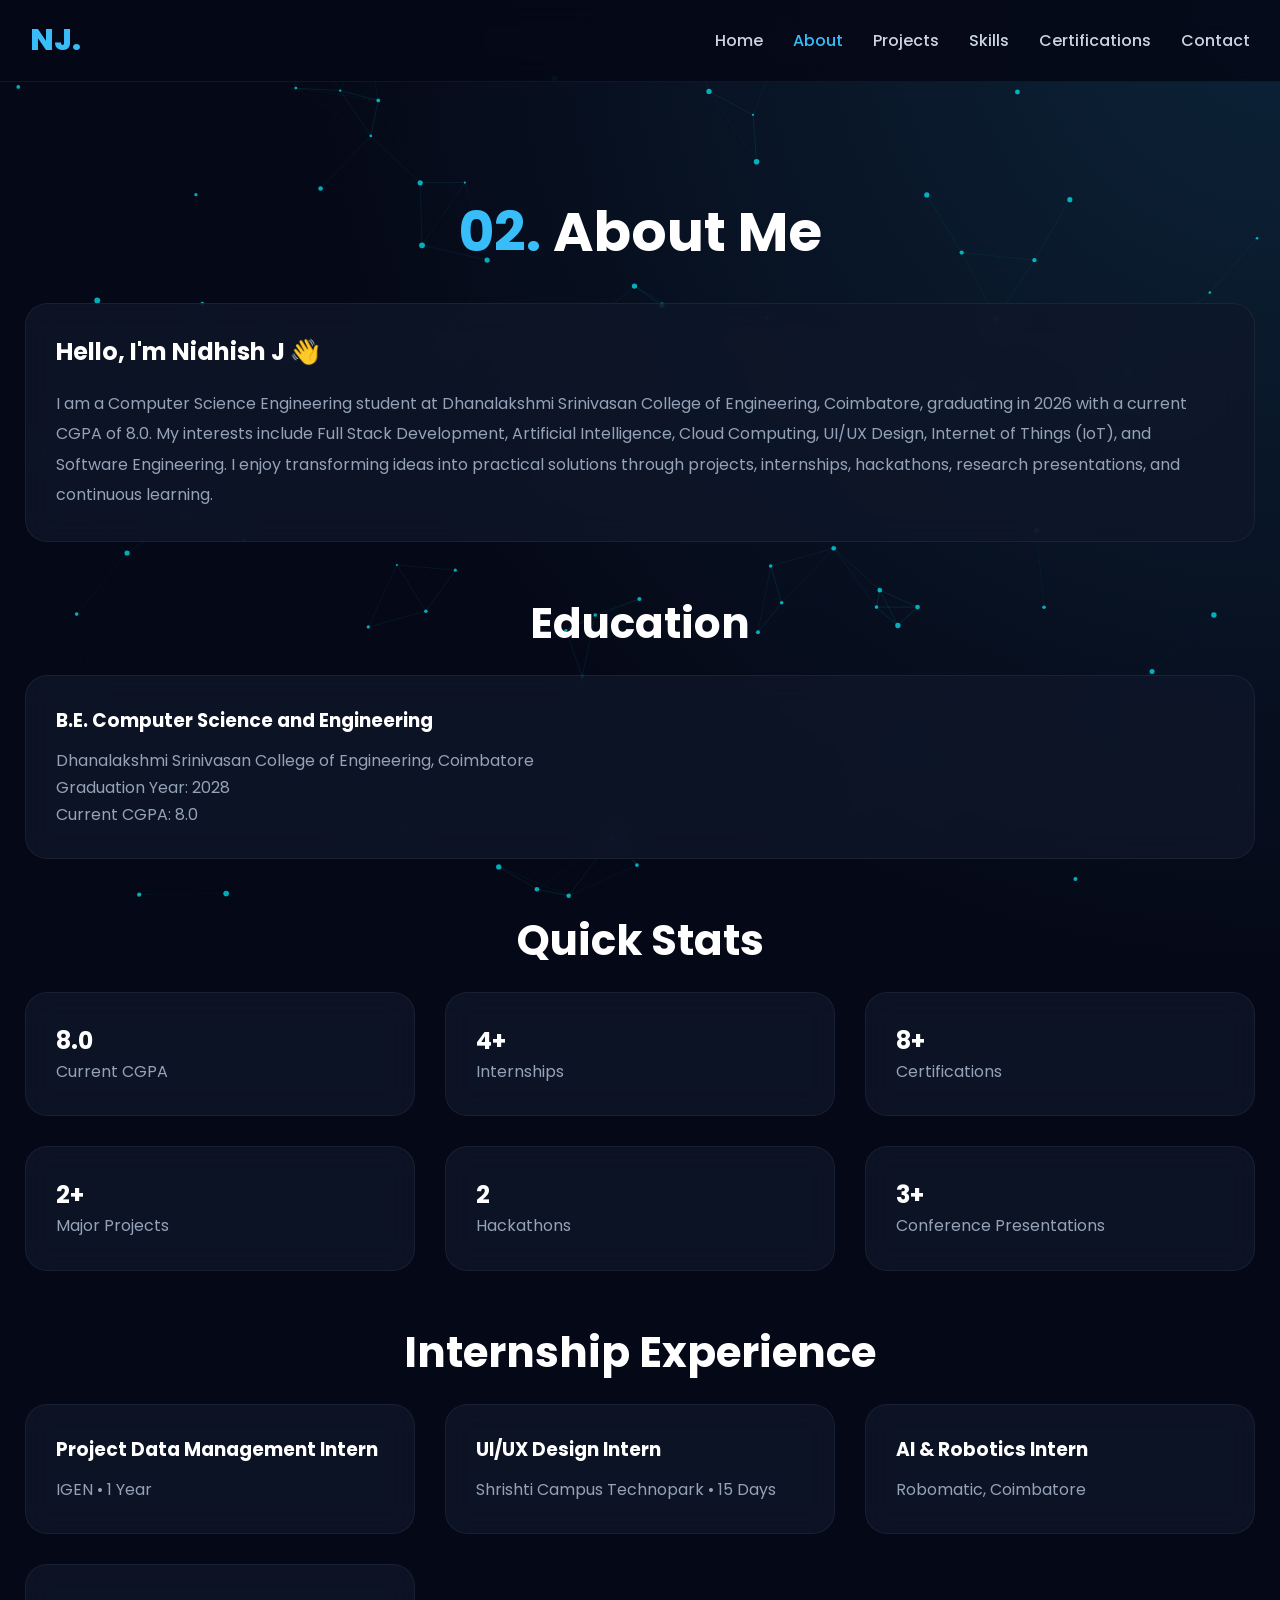
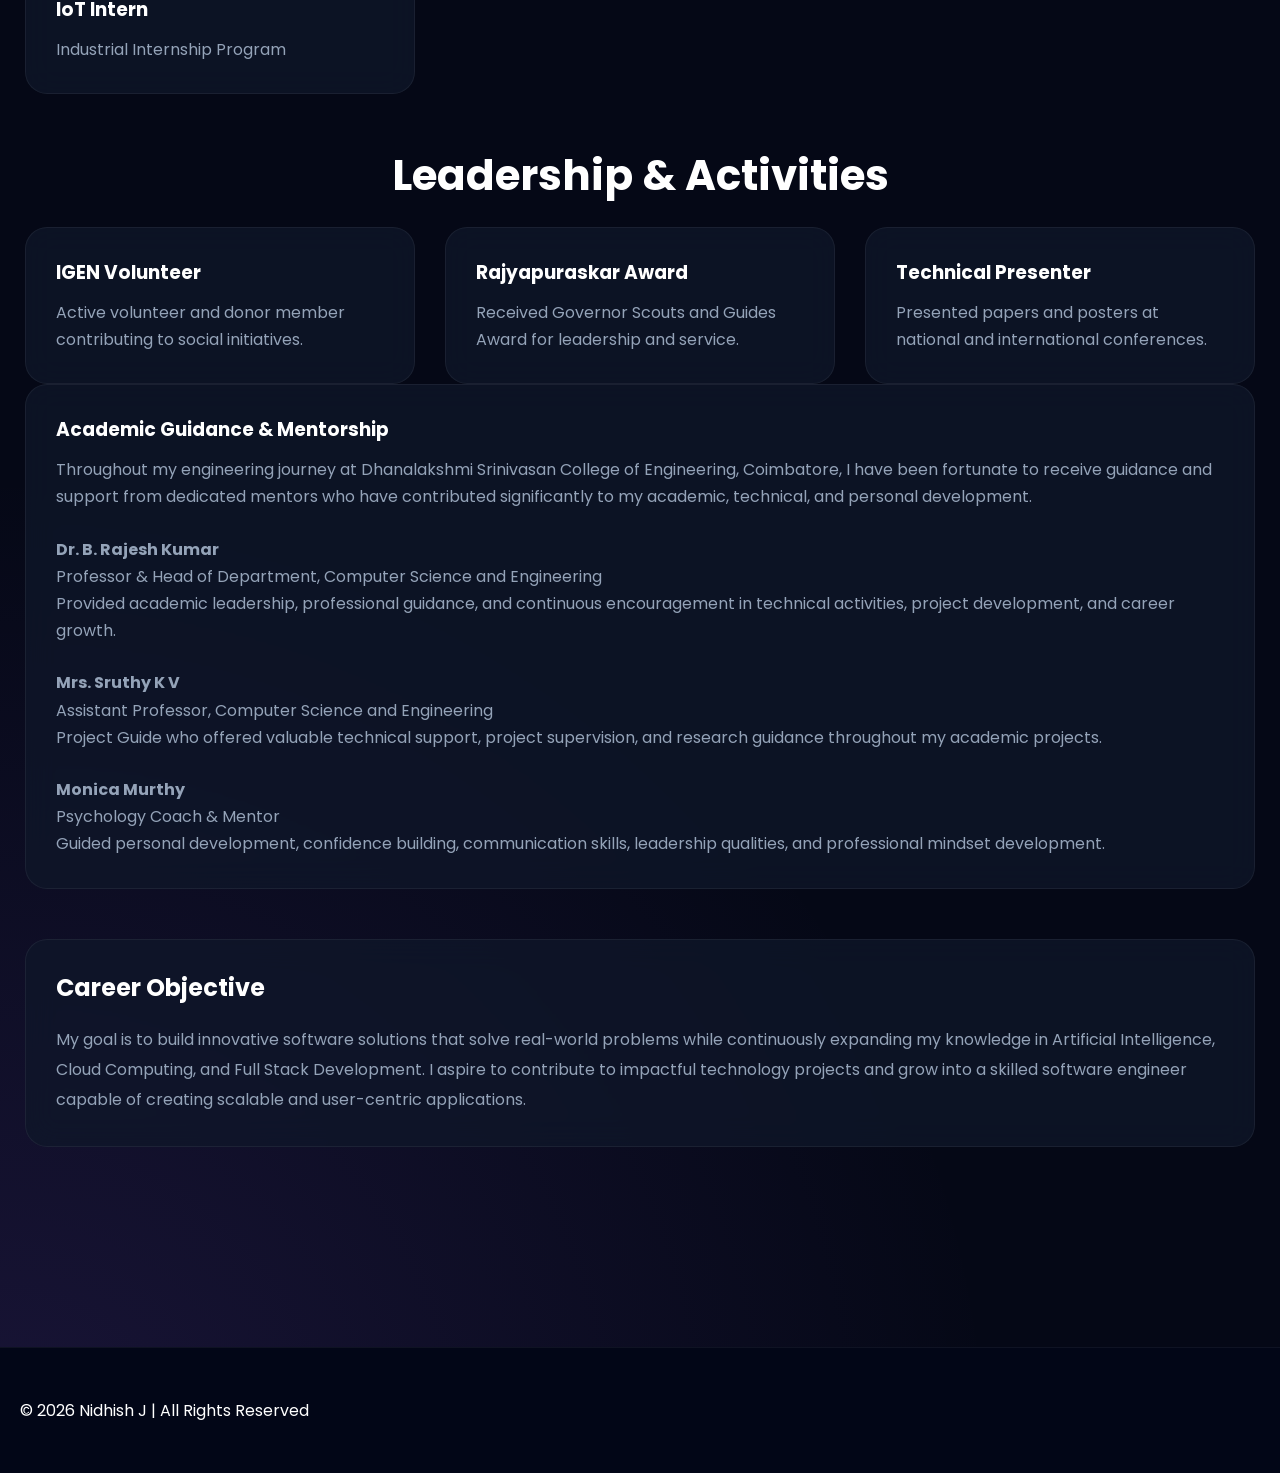
==== about.html @ 7e0f911f "Update graduation year from 2026 to 2028" ====
<!DOCTYPE html>
<html lang="en">
<head>
    <meta charset="UTF-8">
    <meta name="viewport" content="width=device-width, initial-scale=1.0">
    <title>About | Nidhish J</title>
    <link href="https://fonts.googleapis.com/css2?family=Space+Grotesk:wght@400;600;700&family=Poppins:wght@300;400;600&display=swap" rel="stylesheet">
    <link rel="stylesheet" href="css/style.css">
</head>
<body>
    <canvas id="particles"></canvas>

    <header class="navbar">
        <div class="nav-container">
            <h1 class="logo glow">NJ<span class="dot">.</span></h1>
            <nav>
                <a href="index.html">Home</a>
                <a href="about.html" class="active">About</a>
                <a href="projects.html">Projects</a>
                <a href="skills.html">Skills</a>
                <a href="certifications.html">Certifications</a>
                <a href="contact.html">Contact</a>
            </nav>
        </div>
    </header>

    <main class="section">

<div class="container">

<h1 class="page-title">
<span class="number">02.</span> About Me
</h1>

<div class="pro-card" style="margin-top:30px;">

<h2>Hello, I'm Nidhish J 👋</h2>

<p style="margin-top:20px; line-height:1.9; color:var(--muted);">

I am a Computer Science Engineering student at
Dhanalakshmi Srinivasan College of Engineering, Coimbatore,
graduating in 2026 with a current CGPA of 8.0.

My interests include Full Stack Development,
Artificial Intelligence, Cloud Computing,
UI/UX Design, Internet of Things (IoT),
and Software Engineering.

I enjoy transforming ideas into practical solutions through
projects, internships, hackathons, research presentations,
and continuous learning.

</p>

</div>

<br><br>

<h2 class="section-title">Education</h2>

<div class="pro-card">

<h3>B.E. Computer Science and Engineering</h3>

<p style="margin-top:10px;">
Dhanalakshmi Srinivasan College of Engineering, Coimbatore
</p>

<p>
Graduation Year: 2028
</p>

<p>
Current CGPA: 8.0
</p>

</div>

<br><br>

<h2 class="section-title">Quick Stats</h2>

<div class="grid">

<div class="pro-card">
<h2>8.0</h2>
<p>Current CGPA</p>
</div>

<div class="pro-card">
<h2>4+</h2>
<p>Internships</p>
</div>

<div class="pro-card">
<h2>8+</h2>
<p>Certifications</p>
</div>

<div class="pro-card">
<h2>2+</h2>
<p>Major Projects</p>
</div>

<div class="pro-card">
<h2>2</h2>
<p>Hackathons</p>
</div>

<div class="pro-card">
<h2>3+</h2>
<p>Conference Presentations</p>
</div>

</div>

<br><br>

<h2 class="section-title">Internship Experience</h2>

<div class="grid">

<div class="pro-card">
<h3>Project Data Management Intern</h3>
<p>IGEN • 1 Year</p>
</div>

<div class="pro-card">
<h3>UI/UX Design Intern</h3>
<p>Shrishti Campus Technopark • 15 Days</p>
</div>

<div class="pro-card">
<h3>AI & Robotics Intern</h3>
<p>Robomatic, Coimbatore</p>
</div>

<div class="pro-card">
<h3>IoT Intern</h3>
<p>Industrial Internship Program</p>
</div>

</div>

<br><br>

<h2 class="section-title">Leadership & Activities</h2>

<div class="grid">

<div class="pro-card">
<h3>IGEN Volunteer</h3>
<p>Active volunteer and donor member contributing to social initiatives.</p>
</div>

<div class="pro-card">
<h3>Rajyapuraskar Award</h3>
<p>Received Governor Scouts and Guides Award for leadership and service.</p>
</div>

<div class="pro-card">
<h3>Technical Presenter</h3>
<p>Presented papers and posters at national and international conferences.</p>
</div>

</div>
<div class="pro-card">

<h3>Academic Guidance & Mentorship</h3>

<p>
Throughout my engineering journey at Dhanalakshmi Srinivasan College of Engineering, Coimbatore, I have been fortunate to receive guidance and support from dedicated mentors who have contributed significantly to my academic, technical, and personal development.
</p>

<br>

<p>
<strong>Dr. B. Rajesh Kumar</strong><br>
Professor & Head of Department, Computer Science and Engineering<br>
Provided academic leadership, professional guidance, and continuous encouragement in technical activities, project development, and career growth.
</p>

<br>

<p>
<strong>Mrs. Sruthy K V</strong><br>
Assistant Professor, Computer Science and Engineering<br>
Project Guide who offered valuable technical support, project supervision, and research guidance throughout my academic projects.
</p>

<br>

<p>
<strong>Monica Murthy</strong><br>
Psychology Coach & Mentor<br>
Guided personal development, confidence building, communication skills, leadership qualities, and professional mindset development.
</p>

</div>
<br><br>

<div class="pro-card">

<h2>Career Objective</h2>

<p style="margin-top:20px; line-height:1.9; color:var(--muted);">

My goal is to build innovative software solutions that solve
real-world problems while continuously expanding my knowledge
in Artificial Intelligence, Cloud Computing, and Full Stack Development.

I aspire to contribute to impactful technology projects and
grow into a skilled software engineer capable of creating
scalable and user-centric applications.

</p>

</div>

</div>

</main>
    <footer class="footer">
        <p>&copy; 2026 Nidhish J | All Rights Reserved</p>
    </footer>

    <script src="js/script.js"></script>
</body>
</html>
---- css/style.css ----
:root{
--bg:#050816;
--card:#0f172a;
--accent:#38bdf8;
--accent2:#8b5cf6;
--text:#ffffff;
--muted:#94a3b8;
}

*{
margin:0;
padding:0;
box-sizing:border-box;
scroll-behavior:smooth;
}

body{
font-family:'Poppins',sans-serif;
background:
radial-gradient(circle at top right,
rgba(56,189,248,0.15),
transparent 30%),
radial-gradient(circle at bottom left,
rgba(139,92,246,0.15),
transparent 30%),
#050816;
color:white;
overflow-x:hidden;
padding-top:90px;
}

/* NAVBAR */

.navbar{
position:fixed;
top:0;
width:100%;
z-index:1000;
backdrop-filter:blur(15px);
background:rgba(5,8,22,.85);
border-bottom:1px solid rgba(255,255,255,.05);
}

.nav-container{
max-width:1300px;
margin:auto;
display:flex;
justify-content:space-between;
align-items:center;
padding:18px 30px;
}

.logo{
font-size:30px;
font-weight:800;
color:var(--accent);
}

nav{
display:flex;
gap:30px;
}

nav a{
text-decoration:none;
color:#cbd5e1;
transition:.3s;
font-weight:500;
}

nav a:hover,
.active{
color:var(--accent);
}

/* CONTAINER */

.container{
max-width:1300px;
margin:auto;
padding:0 25px;
}

/* HERO */

.hero-section{
min-height:90vh;
display:flex;
align-items:center;
}

.hero-container{
width:100%;
display:grid;
grid-template-columns:1fr 1fr;
gap:50px;
align-items:center;
}

.badge{
display:inline-block;
background:rgba(56,189,248,.15);
color:var(--accent);
padding:10px 20px;
border-radius:50px;
margin-bottom:20px;
}

.main-title{
font-size:70px;
line-height:1.1;
font-weight:800;
}

.highlight{
color:var(--accent);
}

.typing-subtitle{
margin-top:15px;
font-size:28px;
color:var(--accent);
}

.tagline{
margin-top:20px;
color:var(--muted);
line-height:1.8;
max-width:600px;
}

.hero-cta{
margin-top:35px;
display:flex;
gap:15px;
flex-wrap:wrap;
}

.profile-frame{
width:350px;
height:350px;
margin:auto;
border-radius:30px;
overflow:hidden;
border:2px solid rgba(56,189,248,.3);
box-shadow:0 0 40px rgba(56,189,248,.25);
}

.profile-img{
width:100%;
height:100%;
object-fit:cover;
}

/* BUTTONS */

.btn{
padding:14px 30px;
border-radius:12px;
text-decoration:none;
transition:.3s;
display:inline-block;
font-weight:600;
}

.btn-primary{
background:var(--accent);
color:black;
}

.btn-secondary{
border:1px solid var(--accent);
color:var(--accent);
}

.btn:hover{
transform:translateY(-3px);
}

/* SECTION */

.section{
padding:100px 0;
}

.section-title{
font-size:42px;
margin-bottom:20px;
text-align:center;
}

.section-subtitle{
color:var(--muted);
text-align:center;
max-width:700px;
margin:auto auto 50px;
}

/* GRID */

.grid{
display:grid;
grid-template-columns:repeat(auto-fit,minmax(320px,1fr));
gap:30px;
}

.grid-3{
display:grid;
grid-template-columns:repeat(auto-fit,minmax(320px,1fr));
gap:30px;
}

/* CARDS */

.pro-card,
.project-card,
.contact-card,
.mentor-card{
background:rgba(15,23,42,.75);
border:1px solid rgba(255,255,255,.06);
border-radius:22px;
padding:30px;
backdrop-filter:blur(15px);
transition:.4s;
}

.pro-card:hover,
.project-card:hover,
.contact-card:hover,
.mentor-card:hover{
transform:translateY(-12px);
box-shadow:
0 10px 40px rgba(56,189,248,.2);
}

.card-icon{
font-size:45px;
margin-bottom:15px;
}

.pro-card h3{
margin-bottom:15px;
}

/* PROJECTS */

.project-img-container{
overflow:hidden;
border-radius:15px;
}

.project-img-container img{
width:100%;
height:230px;
object-fit:cover;
}

.project-body{
padding-top:20px;
}

.tech-tags{
margin-top:15px;
display:flex;
flex-wrap:wrap;
gap:10px;
}

.tech-tags span{
background:rgba(56,189,248,.15);
color:var(--accent);
padding:6px 12px;
border-radius:50px;
font-size:12px;
}

/* CONTACT */

.contact-container{
display:grid;
grid-template-columns:repeat(auto-fit,minmax(280px,1fr));
gap:30px;
}

/* FOOTER */

.footer{
margin-top:100px;
background:#020617;
padding:50px 20px;
border-top:1px solid rgba(255,255,255,.05);
}

.footer-container{
max-width:1300px;
margin:auto;
display:grid;
grid-template-columns:repeat(auto-fit,minmax(250px,1fr));
gap:40px;
}

.footer a{
display:block;
color:#cbd5e1;
margin-top:8px;
text-decoration:none;
}

.footer-bottom{
text-align:center;
margin-top:30px;
color:#94a3b8;
}

/* PARTICLES */

canvas{
position:fixed;
inset:0;
z-index:-1;
}

/* MOBILE */

@media(max-width:900px){

.hero-container{
grid-template-columns:1fr;
text-align:center;
}

.main-title{
font-size:50px;
}

.profile-frame{
width:280px;
height:280px;
}

nav{
gap:15px;
flex-wrap:wrap;
justify-content:center;
}
}
/* PROFILE IMAGE FIX */

.hero-right{
display:flex;
justify-content:center;
align-items:center;
}

.profile-frame{
width:350px !important;
height:350px !important;
display:block !important;
overflow:hidden;
border-radius:25px;
border:3px solid #38bdf8;
box-shadow:0 0 40px rgba(56,189,248,.35);
}

.profile-img{
display:block !important;
width:100% !important;
height:100% !important;
object-fit:cover !important;
}
.page-title{
font-size:55px;
text-align:center;
margin-bottom:20px;
}

.page-title .number{
color:var(--accent);
}

.pro-card h3{
margin-bottom:12px;
}

.pro-card p{
color:var(--muted);
line-height:1.7;
}
.mentor-card img{
transition:0.4s;
}

.mentor-card:hover img{
transform:scale(1.05);
}

.mentor-card{
text-align:center;
}
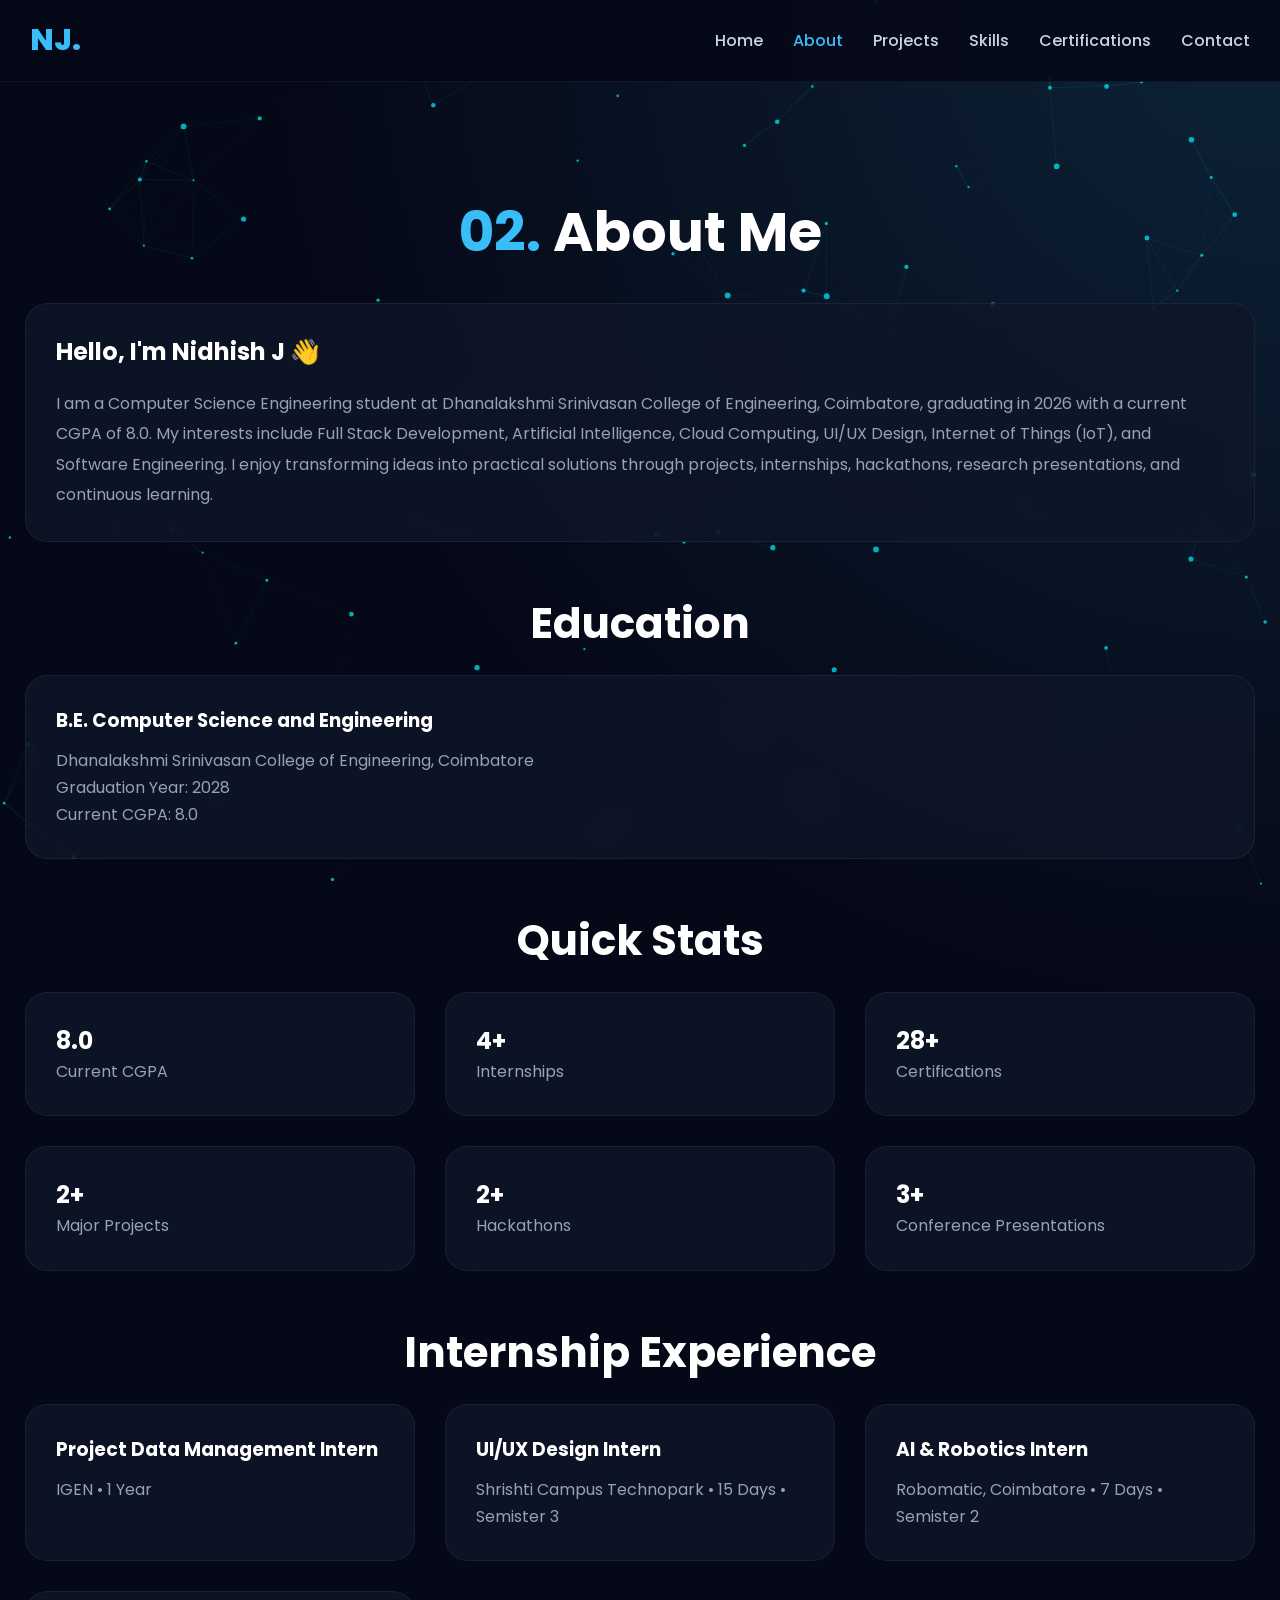
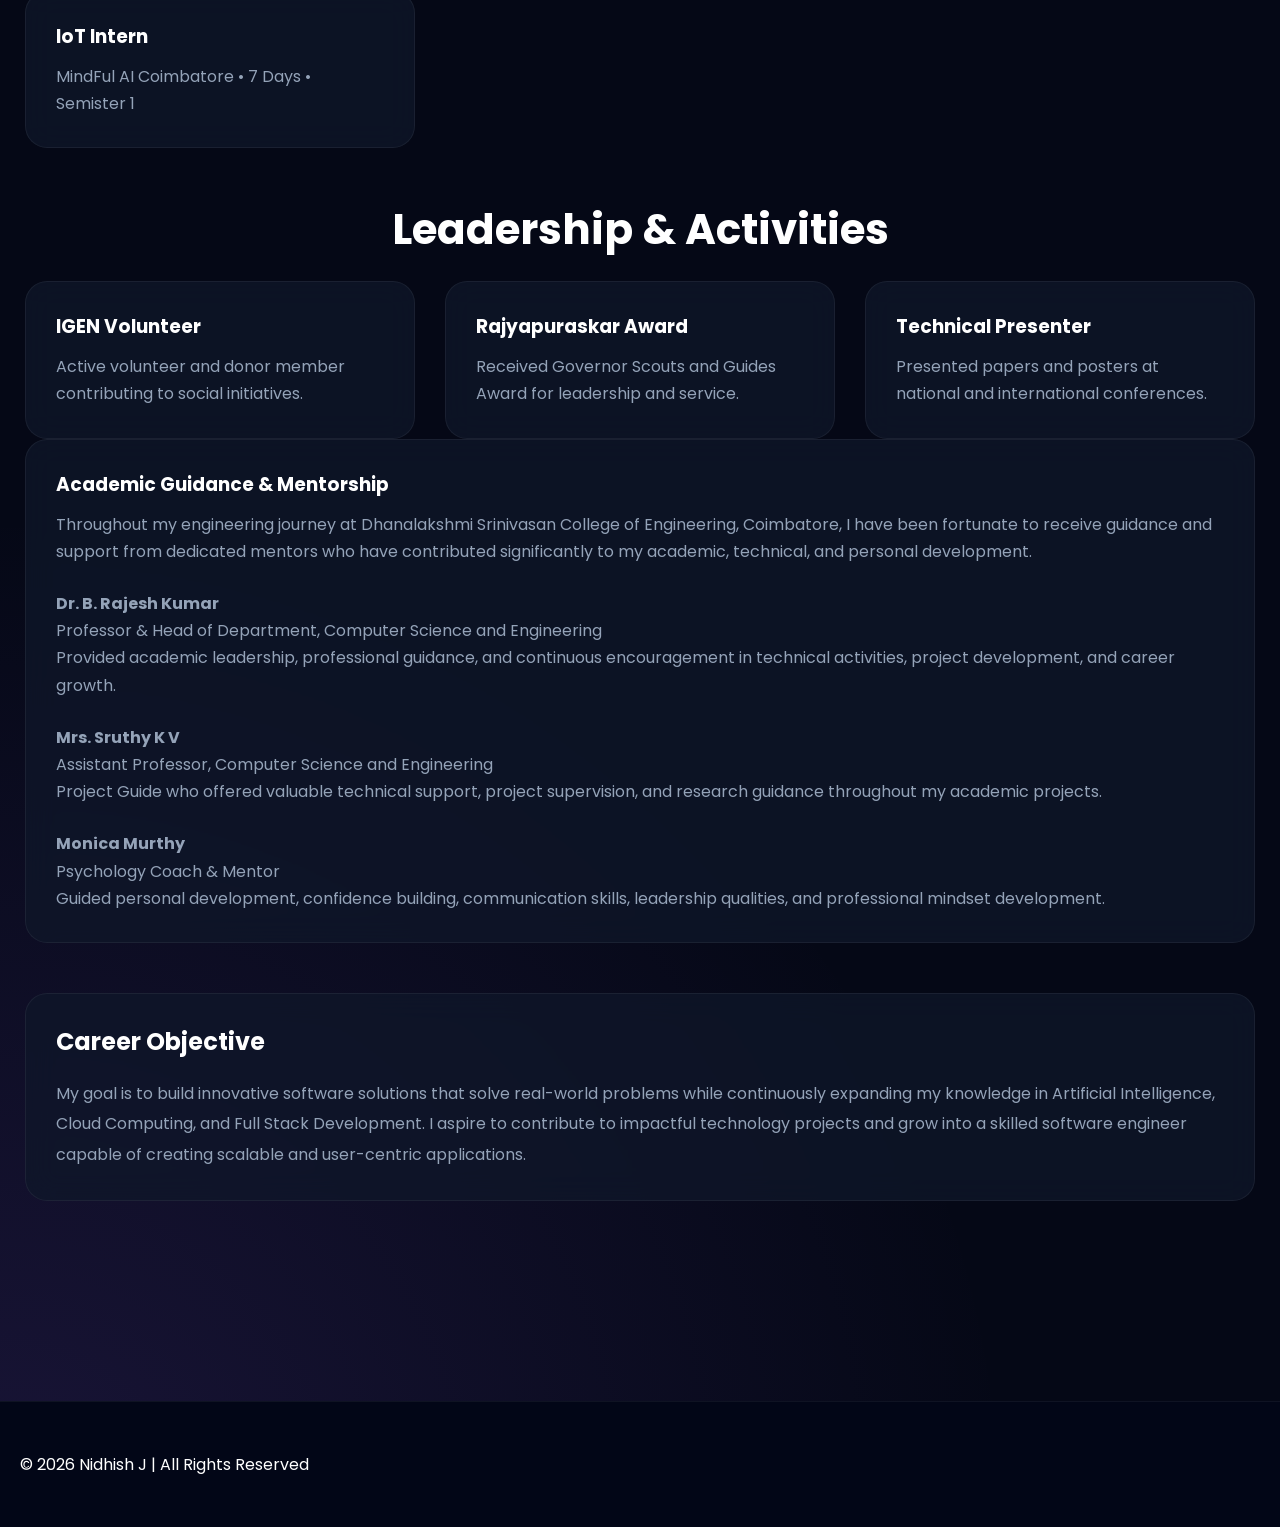
==== commit dbe299c5: "Enhance internship descriptions in about.html Updated internship details with additional context inc" ====
--- a/about.html
+++ b/about.html
@@ -94,7 +94,7 @@
 </div>
 
 <div class="pro-card">
-<h2>8+</h2>
+<h2>28+</h2>
 <p>Certifications</p>
 </div>
 
@@ -104,7 +104,7 @@
 </div>
 
 <div class="pro-card">
-<h2>2</h2>
+<h2>2+</h2>
 <p>Hackathons</p>
 </div>
 
@@ -128,17 +128,17 @@
 
 <div class="pro-card">
 <h3>UI/UX Design Intern</h3>
-<p>Shrishti Campus Technopark • 15 Days</p>
+<p>Shrishti Campus Technopark • 15 Days • Semister 3</p>
 </div>
 
 <div class="pro-card">
 <h3>AI & Robotics Intern</h3>
-<p>Robomatic, Coimbatore</p>
+<p>Robomatic, Coimbatore • 7 Days • Semister 2</p>
 </div>
 
 <div class="pro-card">
 <h3>IoT Intern</h3>
-<p>Industrial Internship Program</p>
+<p>MindFul AI Coimbatore • 7 Days • Semister 1</p>
 </div>
 
 </div>
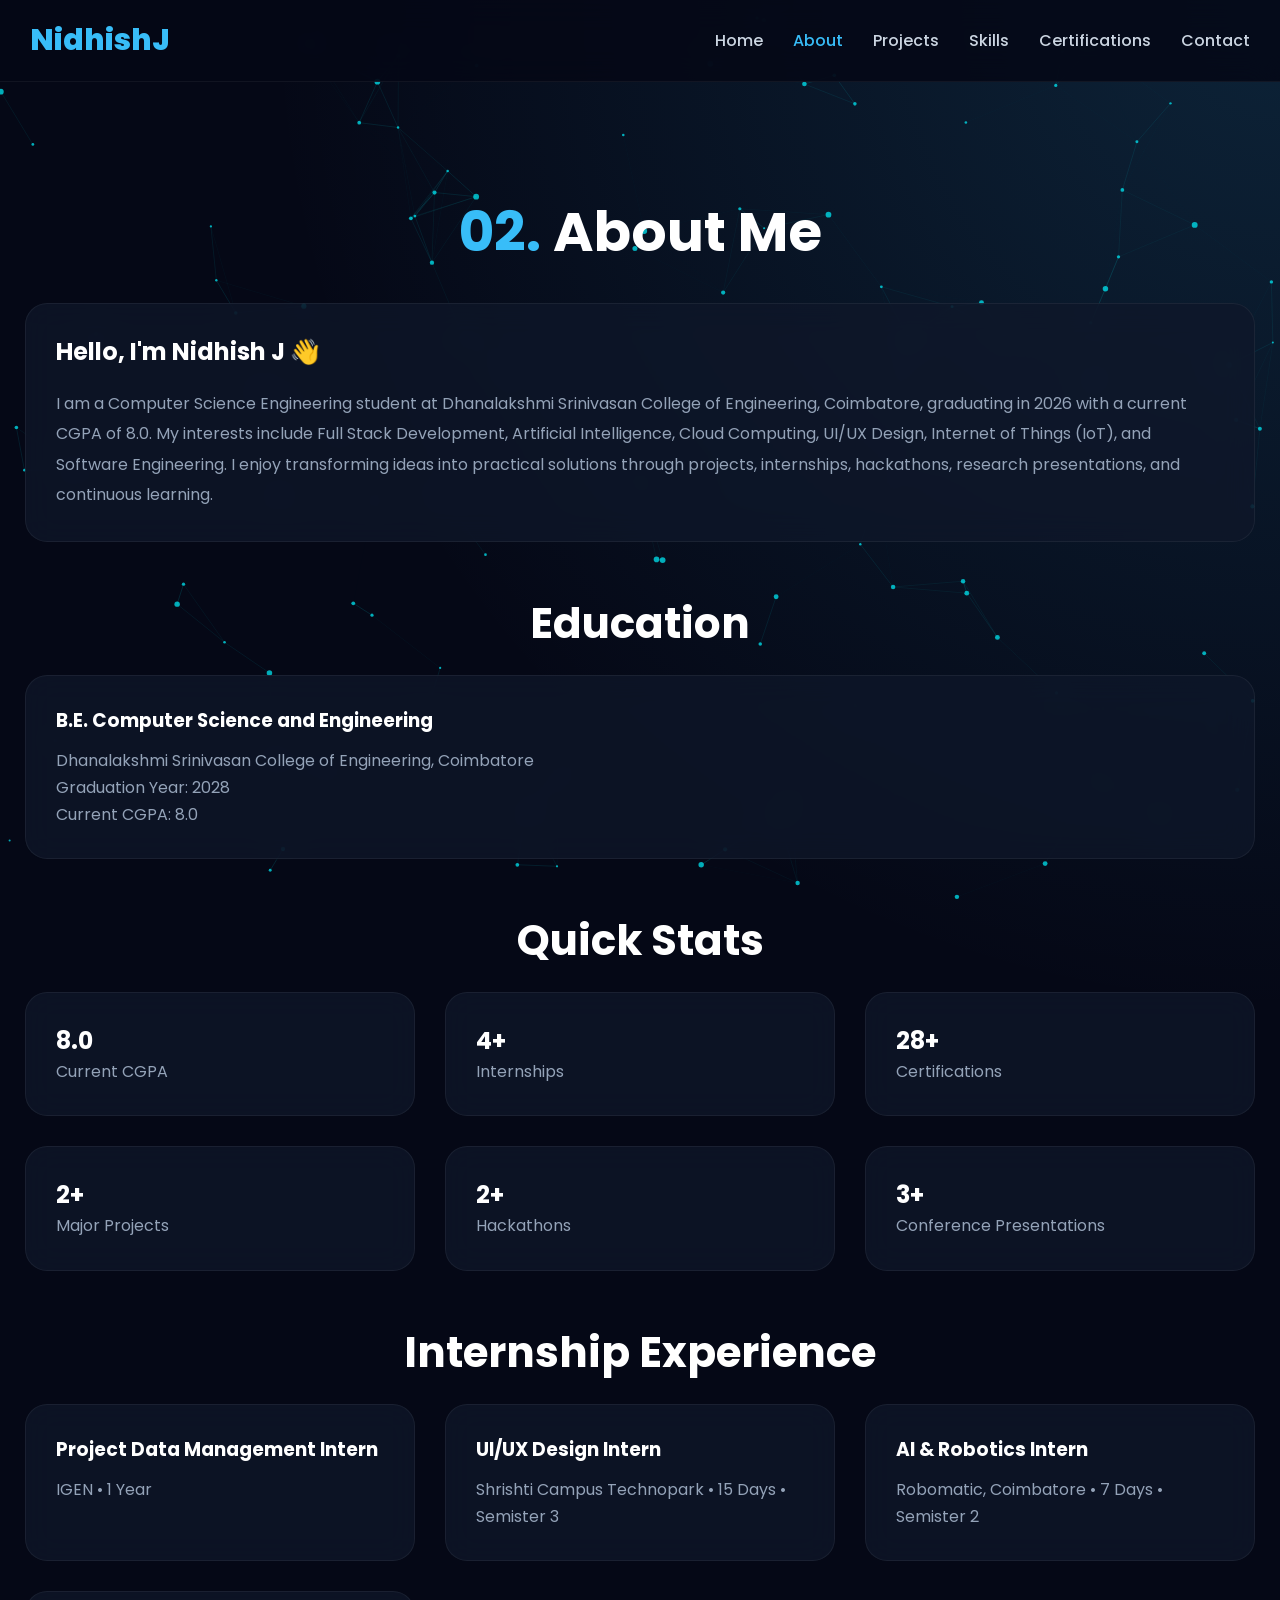
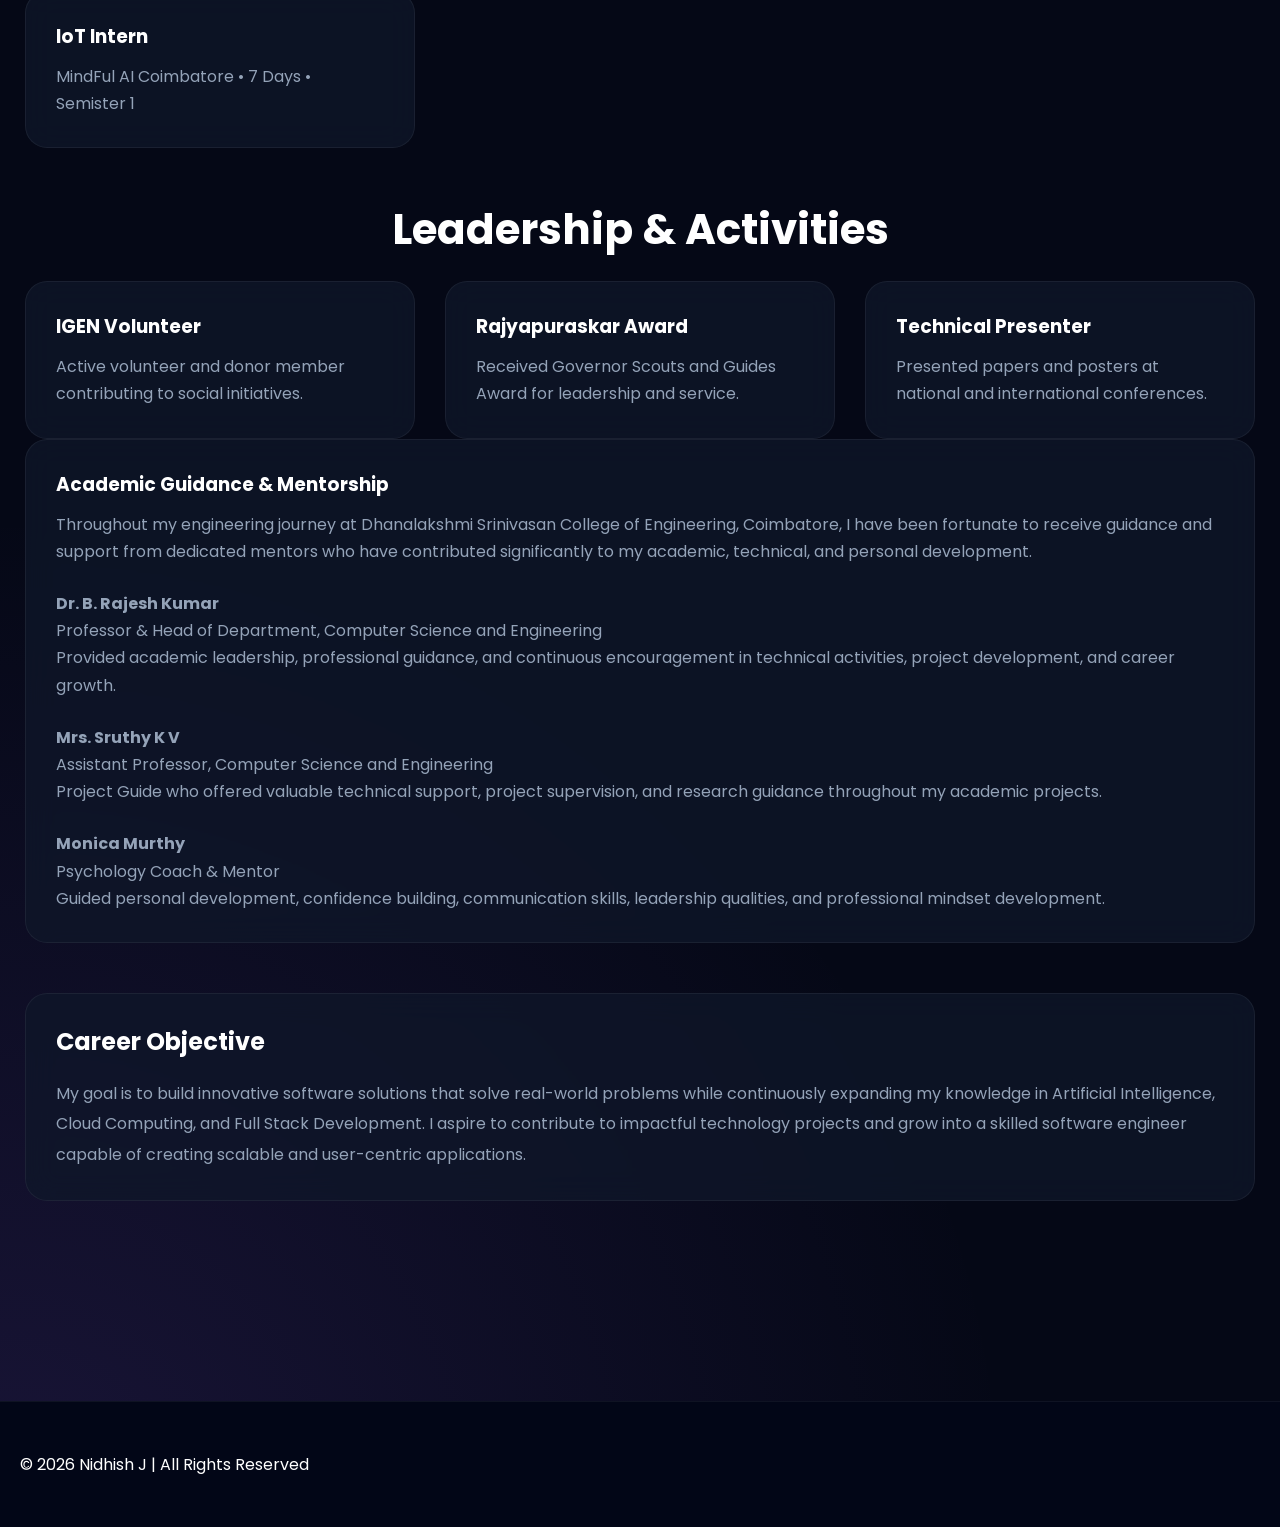
==== commit 42058643: "Update logo text from 'NJ' to 'NidhishJ'" ====
--- a/about.html
+++ b/about.html
@@ -12,7 +12,7 @@
 
     <header class="navbar">
         <div class="nav-container">
-            <h1 class="logo glow">NJ<span class="dot">.</span></h1>
+            <h1 class="logo glow">Nidhish<span class="dot">J</span></h1>
             <nav>
                 <a href="index.html">Home</a>
                 <a href="about.html" class="active">About</a>
--- a/css/style.css
+++ b/css/style.css
@@ -54,6 +54,22 @@
 font-size:30px;
 font-weight:800;
 color:var(--accent);
+animation:logoFloat 3s ease-in-out infinite;
+}
+
+@keyframes logoFloat{
+0%{
+transform:translateY(0);
+text-shadow:0 0 5px #38bdf8;
+}
+50%{
+transform:translateY(-6px);
+text-shadow:0 0 25px #38bdf8;
+}
+100%{
+transform:translateY(0);
+text-shadow:0 0 5px #38bdf8;
+}
 }
 
 nav{
@@ -397,3 +413,120 @@
 .mentor-card{
 text-align:center;
 }
+.theme-btn{
+background:none;
+border:none;
+font-size:22px;
+cursor:pointer;
+color:white;
+margin-right:20px;
+}
+
+.light-mode{
+background:#f8fafc !important;
+color:#111827 !important;
+}
+
+.light-mode .navbar{
+background:rgba(255,255,255,.95);
+}
+
+.light-mode .pro-card,
+.light-mode .project-card,
+.light-mode .contact-card,
+.light-mode .mentor-card{
+background:white;
+color:black;
+border:1px solid #ddd;
+}
+/* ======================
+   MOBILE RESPONSIVE FIX
+   ====================== */
+
+@media screen and (max-width:768px){
+
+/* Navbar */
+.nav-container{
+flex-direction:column;
+padding:15px;
+gap:15px;
+}
+
+nav{
+display:flex;
+flex-wrap:wrap;
+justify-content:center;
+gap:12px;
+}
+
+nav a{
+font-size:14px;
+}
+
+/* Logo */
+.logo{
+font-size:24px;
+}
+
+/* Titles */
+.main-title{
+font-size:38px !important;
+}
+
+.page-title{
+font-size:34px !important;
+}
+
+.typing-subtitle{
+font-size:18px;
+}
+
+/* Hero */
+.hero-container{
+grid-template-columns:1fr;
+text-align:center;
+gap:30px;
+}
+
+.profile-frame{
+width:220px !important;
+height:220px !important;
+}
+
+/* Sections */
+.section{
+padding:60px 0;
+}
+
+/* Cards */
+.grid,
+.grid-3,
+.contact-container{
+grid-template-columns:1fr !important;
+}
+
+/* Buttons */
+.hero-cta{
+justify-content:center;
+}
+
+/* Footer */
+.footer-container{
+grid-template-columns:1fr;
+text-align:center;
+}
+
+/* Contact Form */
+#contactForm input,
+#contactForm textarea{
+width:100%;
+padding:12px;
+margin-bottom:12px;
+}
+
+/* Prevent horizontal scrolling */
+body{
+overflow-x:hidden;
+}
+
+}
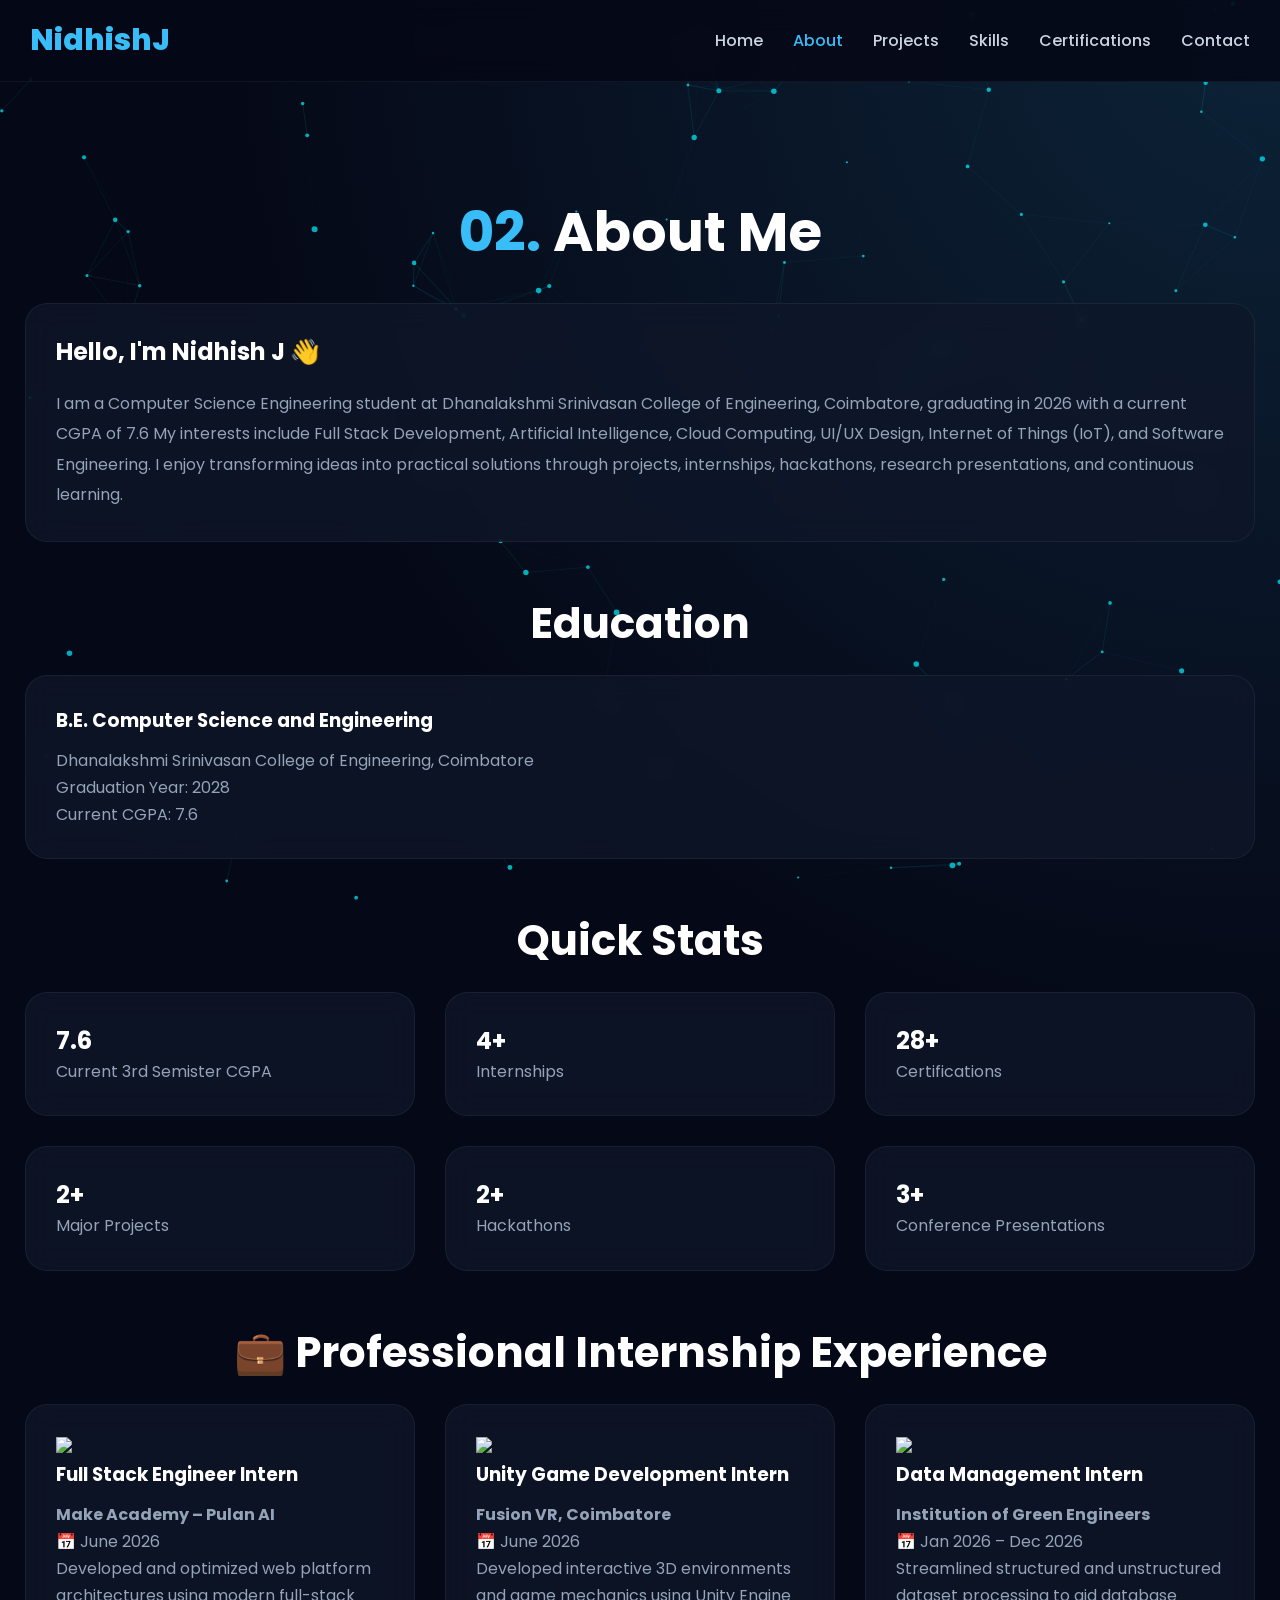
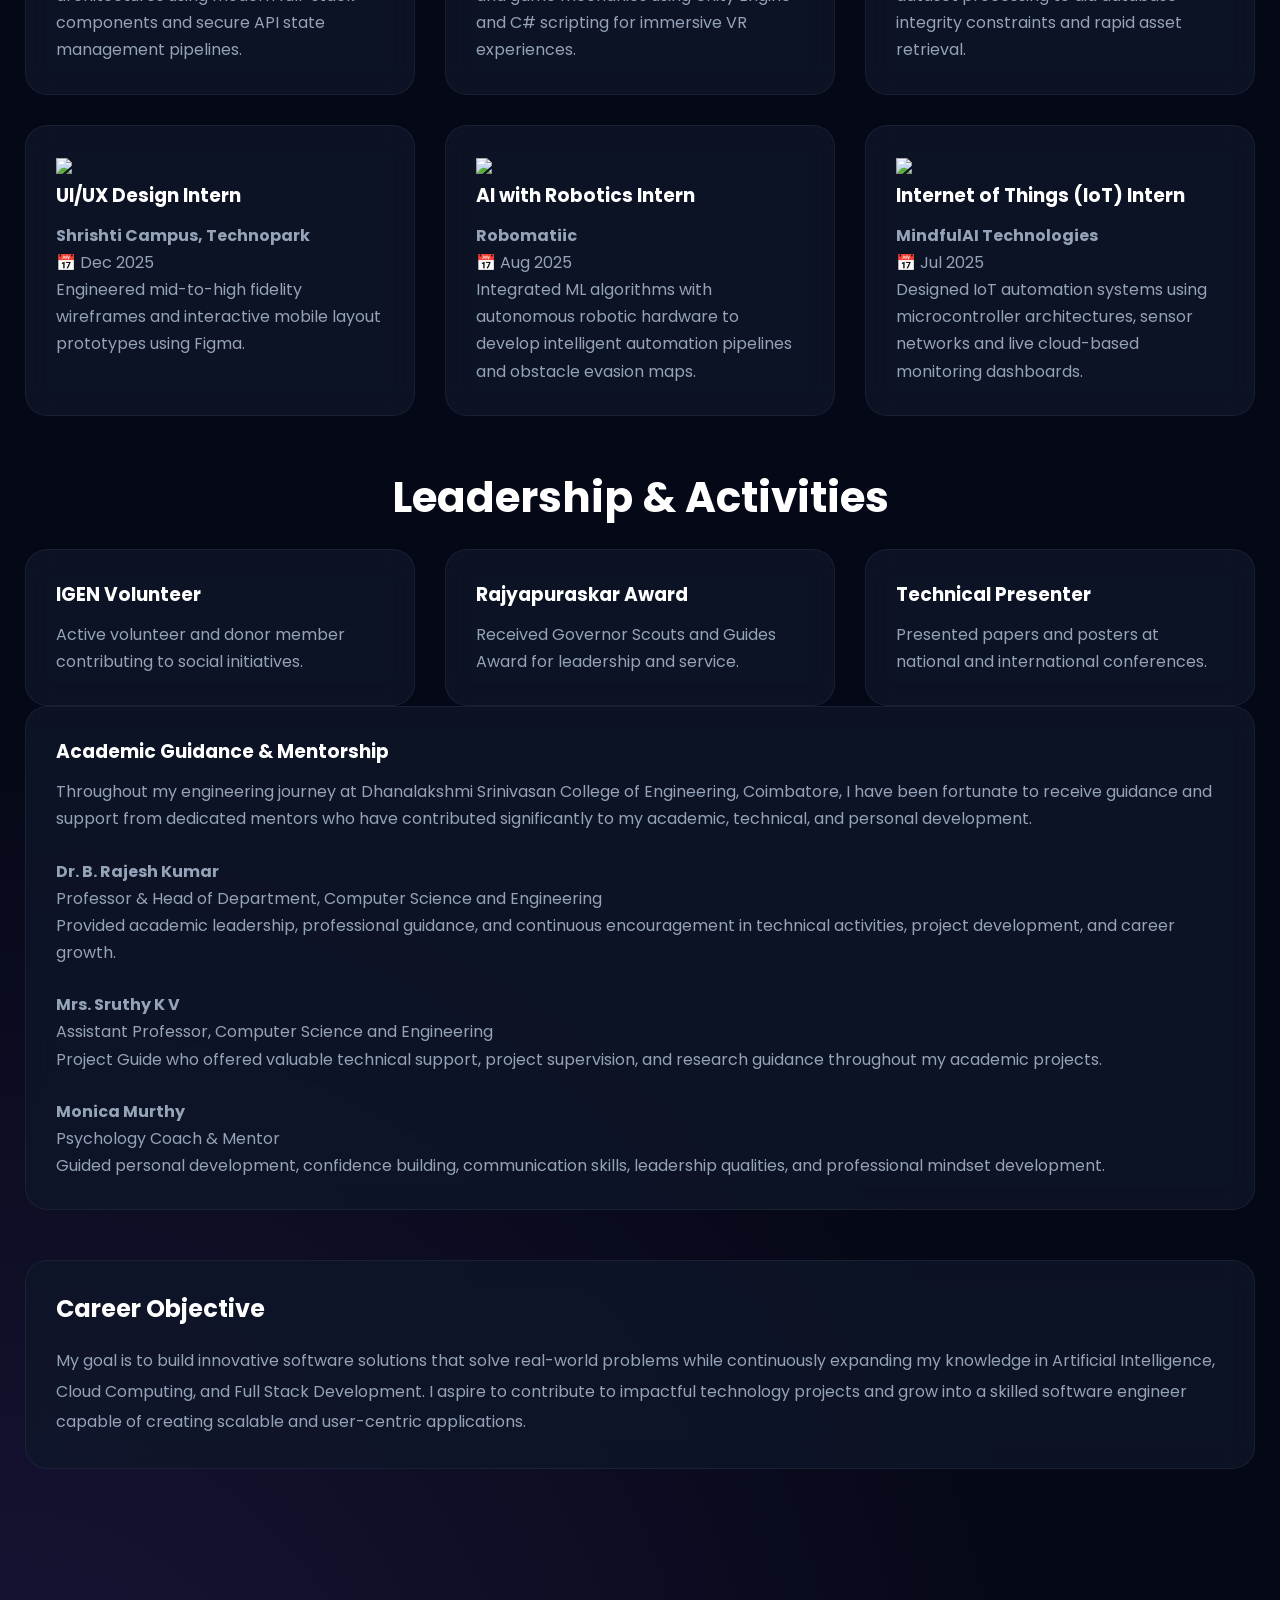
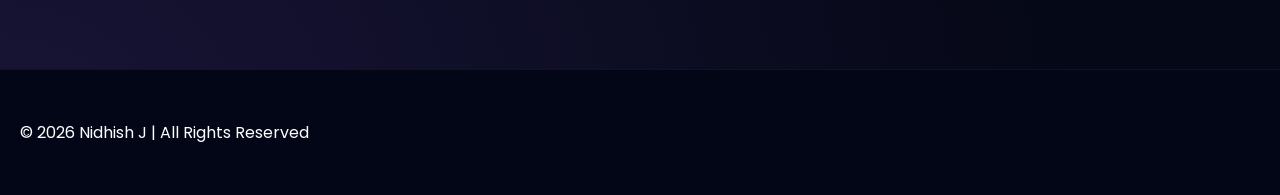
==== commit 7b820d7c: "Revise CGPA and add internship experiences Updated CGPA and internship details in the about section." ====
--- a/about.html
+++ b/about.html
@@ -40,7 +40,7 @@
 
 I am a Computer Science Engineering student at
 Dhanalakshmi Srinivasan College of Engineering, Coimbatore,
-graduating in 2026 with a current CGPA of 8.0.
+graduating in 2026 with a current CGPA of 7.6
 
 My interests include Full Stack Development,
 Artificial Intelligence, Cloud Computing,
@@ -72,7 +72,7 @@
 </p>
 
 <p>
-Current CGPA: 8.0
+Current CGPA: 7.6
 </p>
 
 </div>
@@ -84,8 +84,8 @@
 <div class="grid">
 
 <div class="pro-card">
-<h2>8.0</h2>
-<p>Current CGPA</p>
+<h2>7.6</h2>
+<p>Current 3rd Semister CGPA</p>
 </div>
 
 <div class="pro-card">
@@ -117,28 +117,56 @@
 
 <br><br>
 
-<h2 class="section-title">Internship Experience</h2>
+<h2 class="section-title">💼 Professional Internship Experience</h2>
 
 <div class="grid">
 
 <div class="pro-card">
-<h3>Project Data Management Intern</h3>
-<p>IGEN • 1 Year</p>
-</div>
-
-<div class="pro-card">
+<img src="images/internships/fullstack.jpg" class="cert-img">
+<h3>Full Stack Engineer Intern</h3>
+<p><strong>Make Academy – Pulan AI</strong></p>
+<p>📅 June 2026</p>
+<p>Developed and optimized web platform architectures using modern full-stack components and secure API state management pipelines.</p>
+</div>
+
+<div class="pro-card">
+<img src="images/internships/unity.jpg" class="cert-img">
+<h3>Unity Game Development Intern</h3>
+<p><strong>Fusion VR, Coimbatore</strong></p>
+<p>📅 June 2026</p>
+<p>Developed interactive 3D environments and game mechanics using Unity Engine and C# scripting for immersive VR experiences.</p>
+</div>
+
+<div class="pro-card">
+<img src="images/internships/data.jpg" class="cert-img">
+<h3>Data Management Intern</h3>
+<p><strong>Institution of Green Engineers</strong></p>
+<p>📅 Jan 2026 – Dec 2026</p>
+<p>Streamlined structured and unstructured dataset processing to aid database integrity constraints and rapid asset retrieval.</p>
+</div>
+
+<div class="pro-card">
+<img src="images/internships/uiux.jpg" class="cert-img">
 <h3>UI/UX Design Intern</h3>
-<p>Shrishti Campus Technopark • 15 Days • Semister 3</p>
-</div>
-
-<div class="pro-card">
-<h3>AI & Robotics Intern</h3>
-<p>Robomatic, Coimbatore • 7 Days • Semister 2</p>
-</div>
-
-<div class="pro-card">
-<h3>IoT Intern</h3>
-<p>MindFul AI Coimbatore • 7 Days • Semister 1</p>
+<p><strong>Shrishti Campus, Technopark</strong></p>
+<p>📅 Dec 2025</p>
+<p>Engineered mid-to-high fidelity wireframes and interactive mobile layout prototypes using Figma.</p>
+</div>
+
+<div class="pro-card">
+<img src="images/internships/robotics.jpg" class="cert-img">
+<h3>AI with Robotics Intern</h3>
+<p><strong>Robomatiic</strong></p>
+<p>📅 Aug 2025</p>
+<p>Integrated ML algorithms with autonomous robotic hardware to develop intelligent automation pipelines and obstacle evasion maps.</p>
+</div>
+
+<div class="pro-card">
+<img src="images/internships/iot.jpg" class="cert-img">
+<h3>Internet of Things (IoT) Intern</h3>
+<p><strong>MindfulAI Technologies</strong></p>
+<p>📅 Jul 2025</p>
+<p>Designed IoT automation systems using microcontroller architectures, sensor networks and live cloud-based monitoring dashboards.</p>
 </div>
 
 </div>
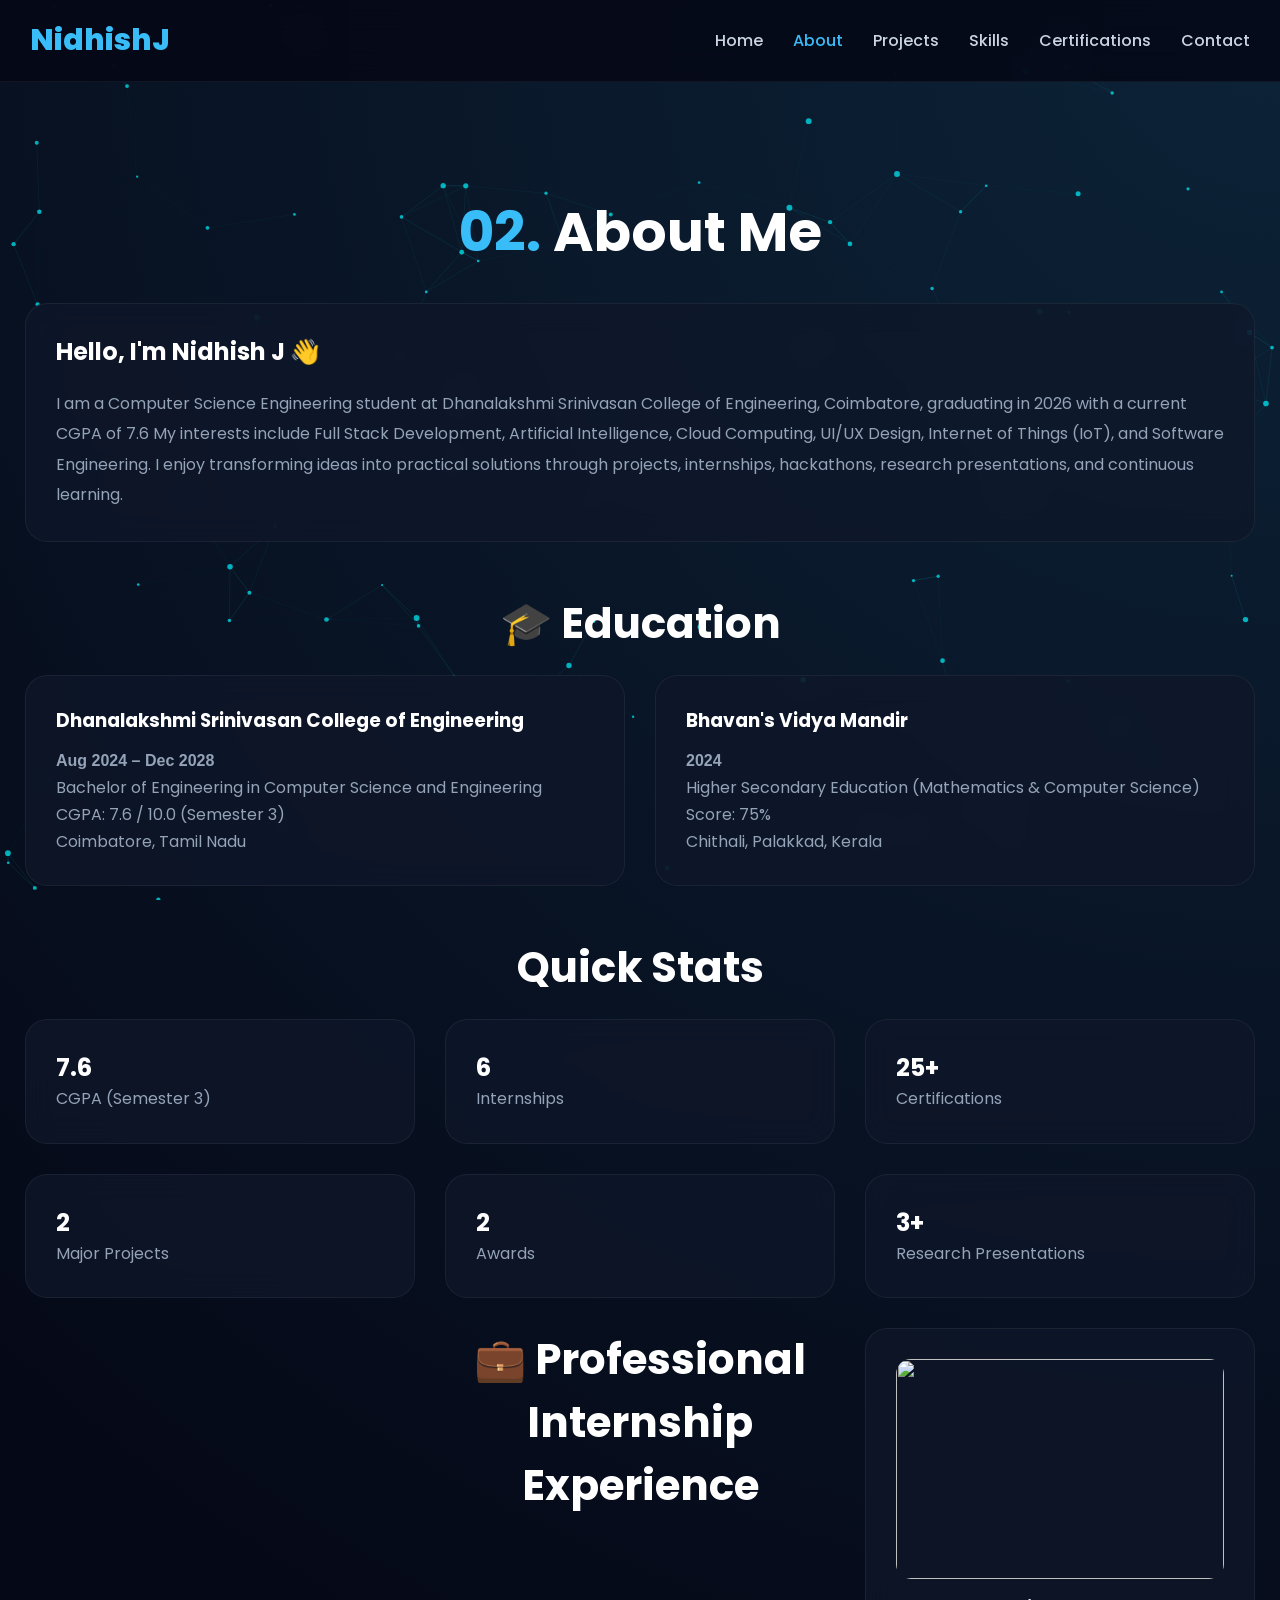
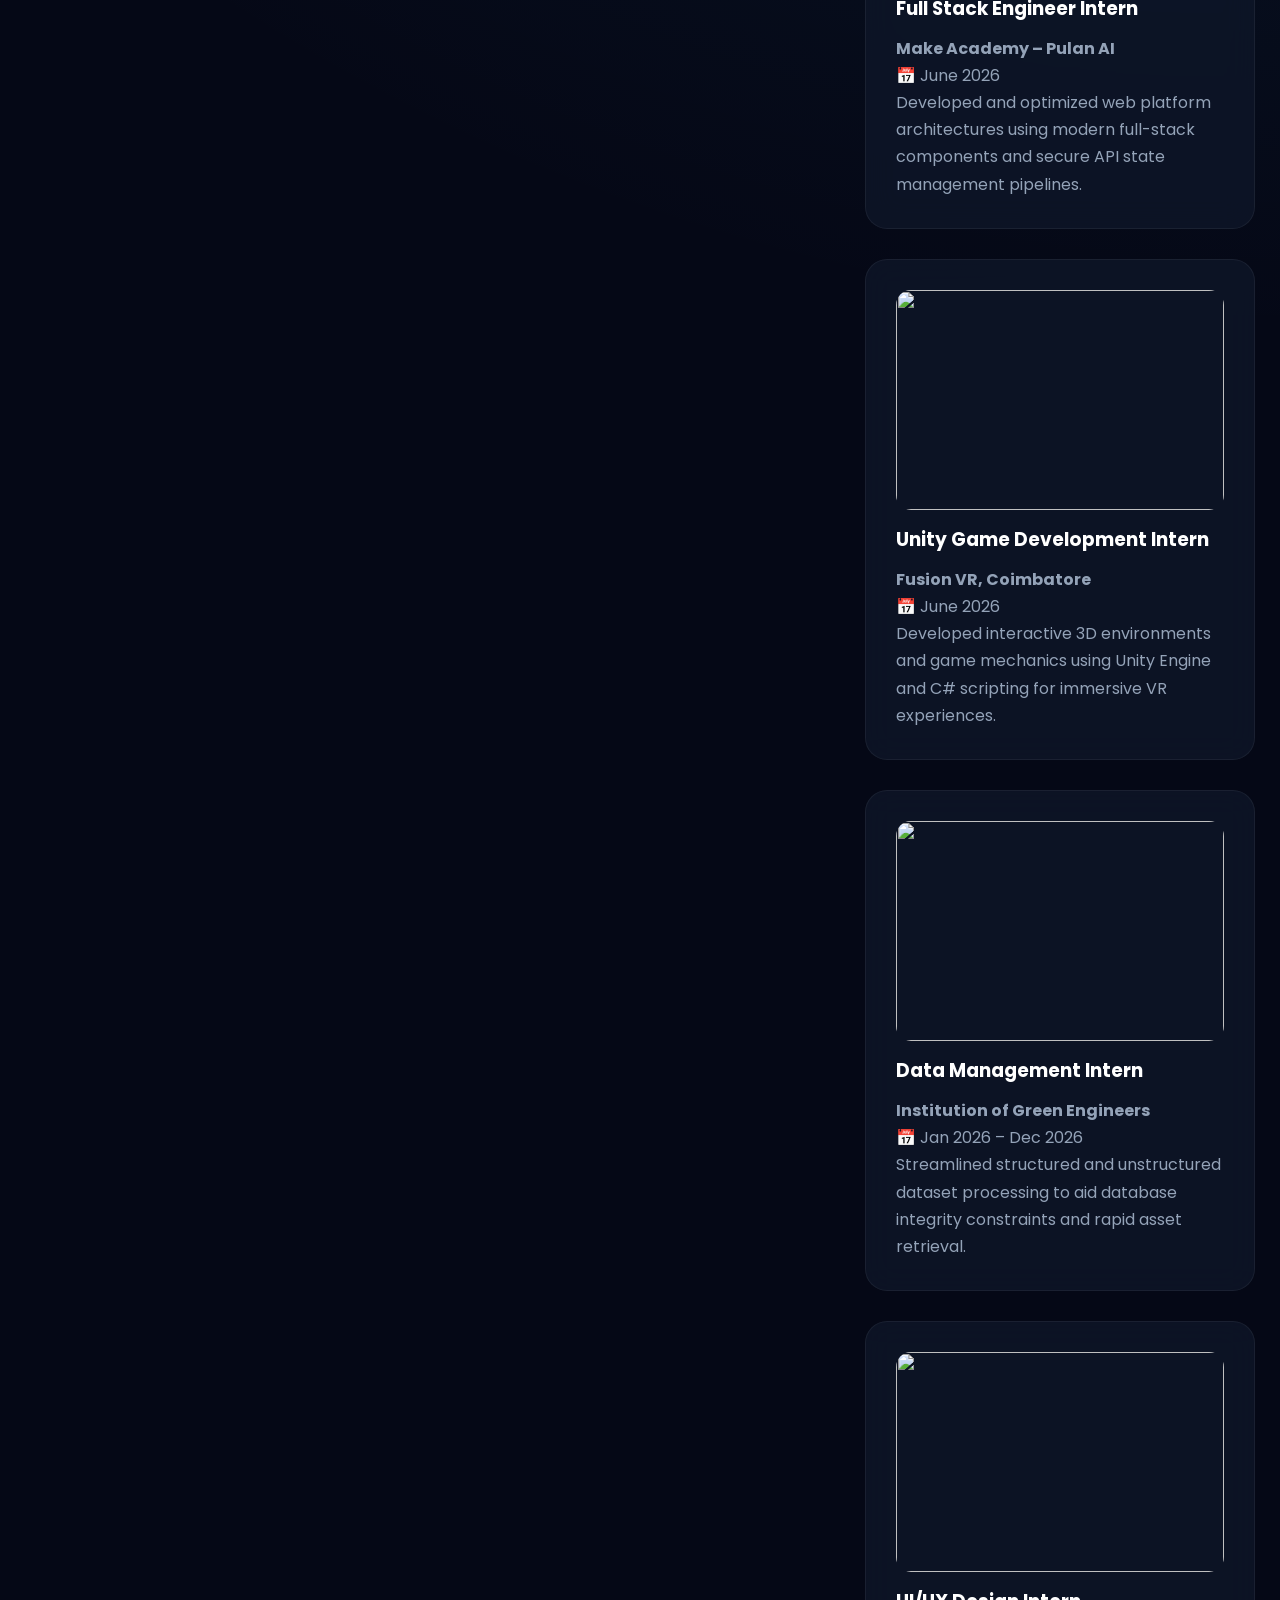
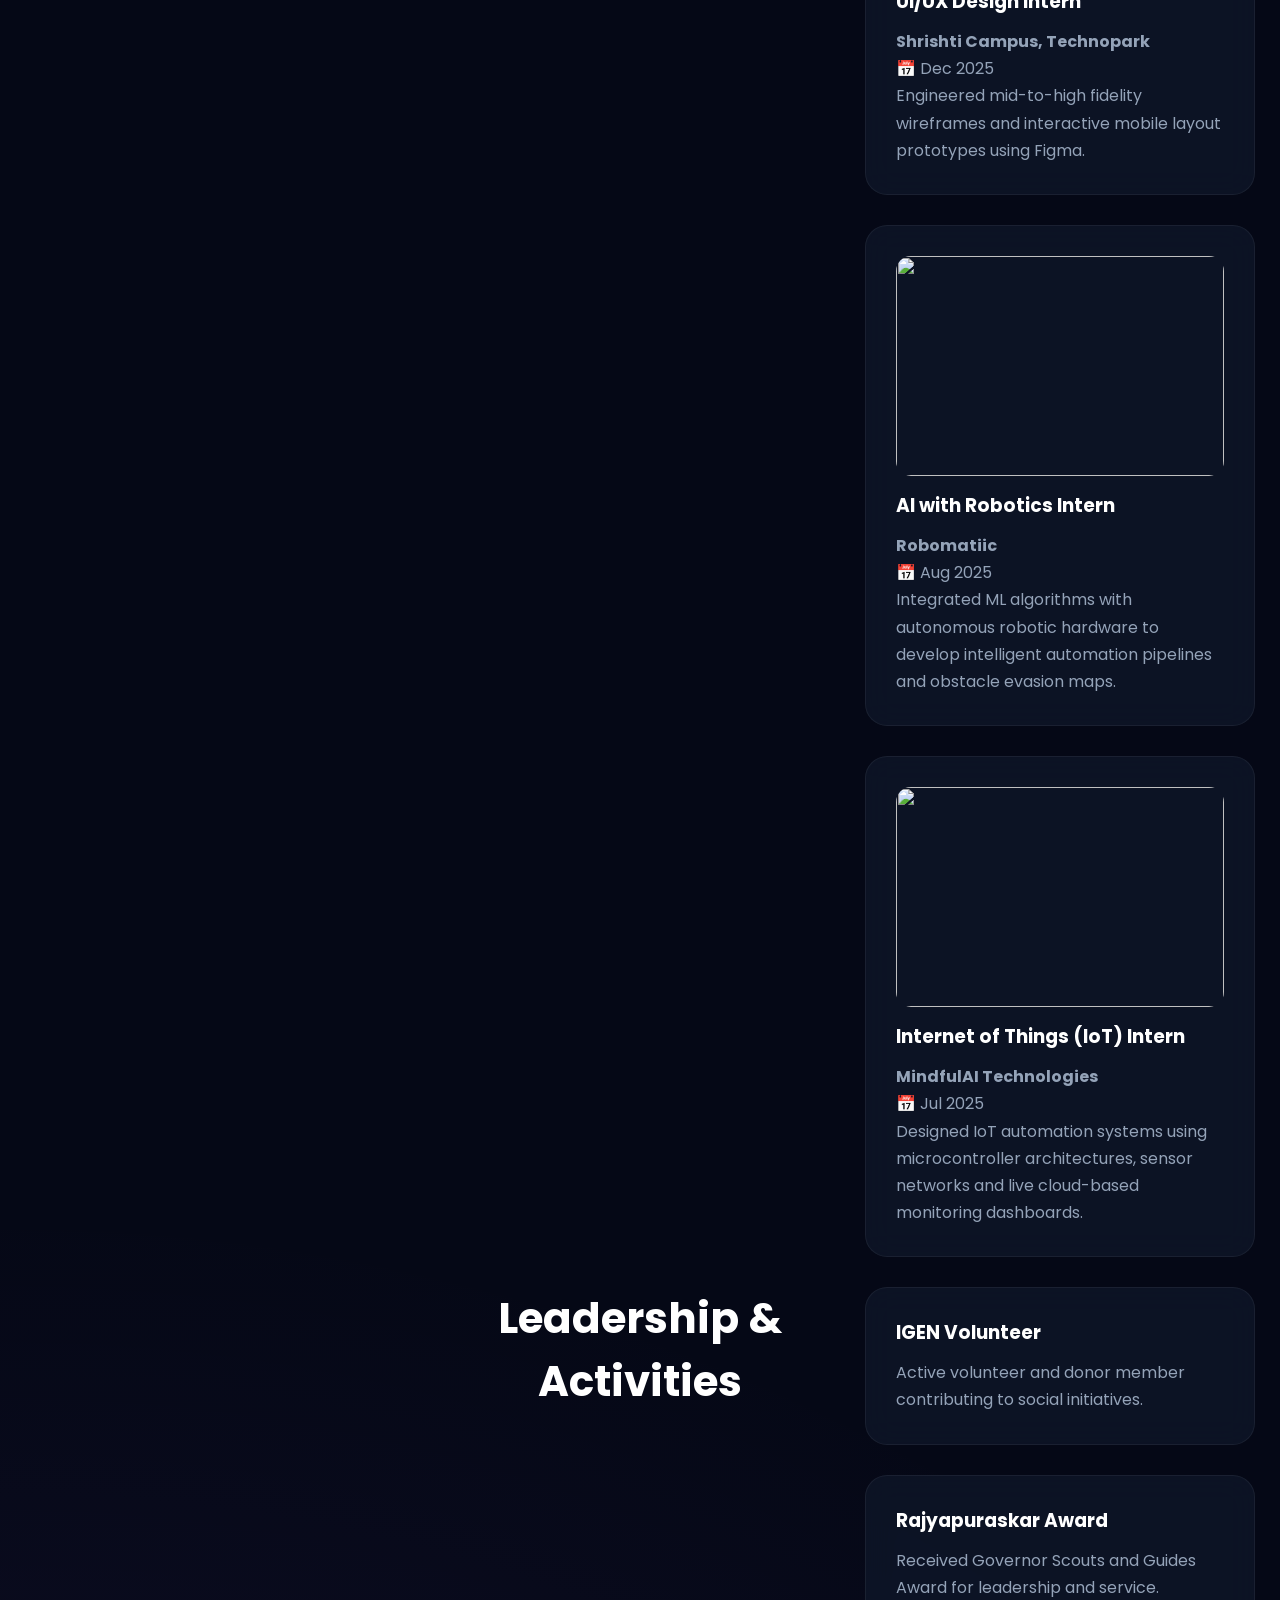
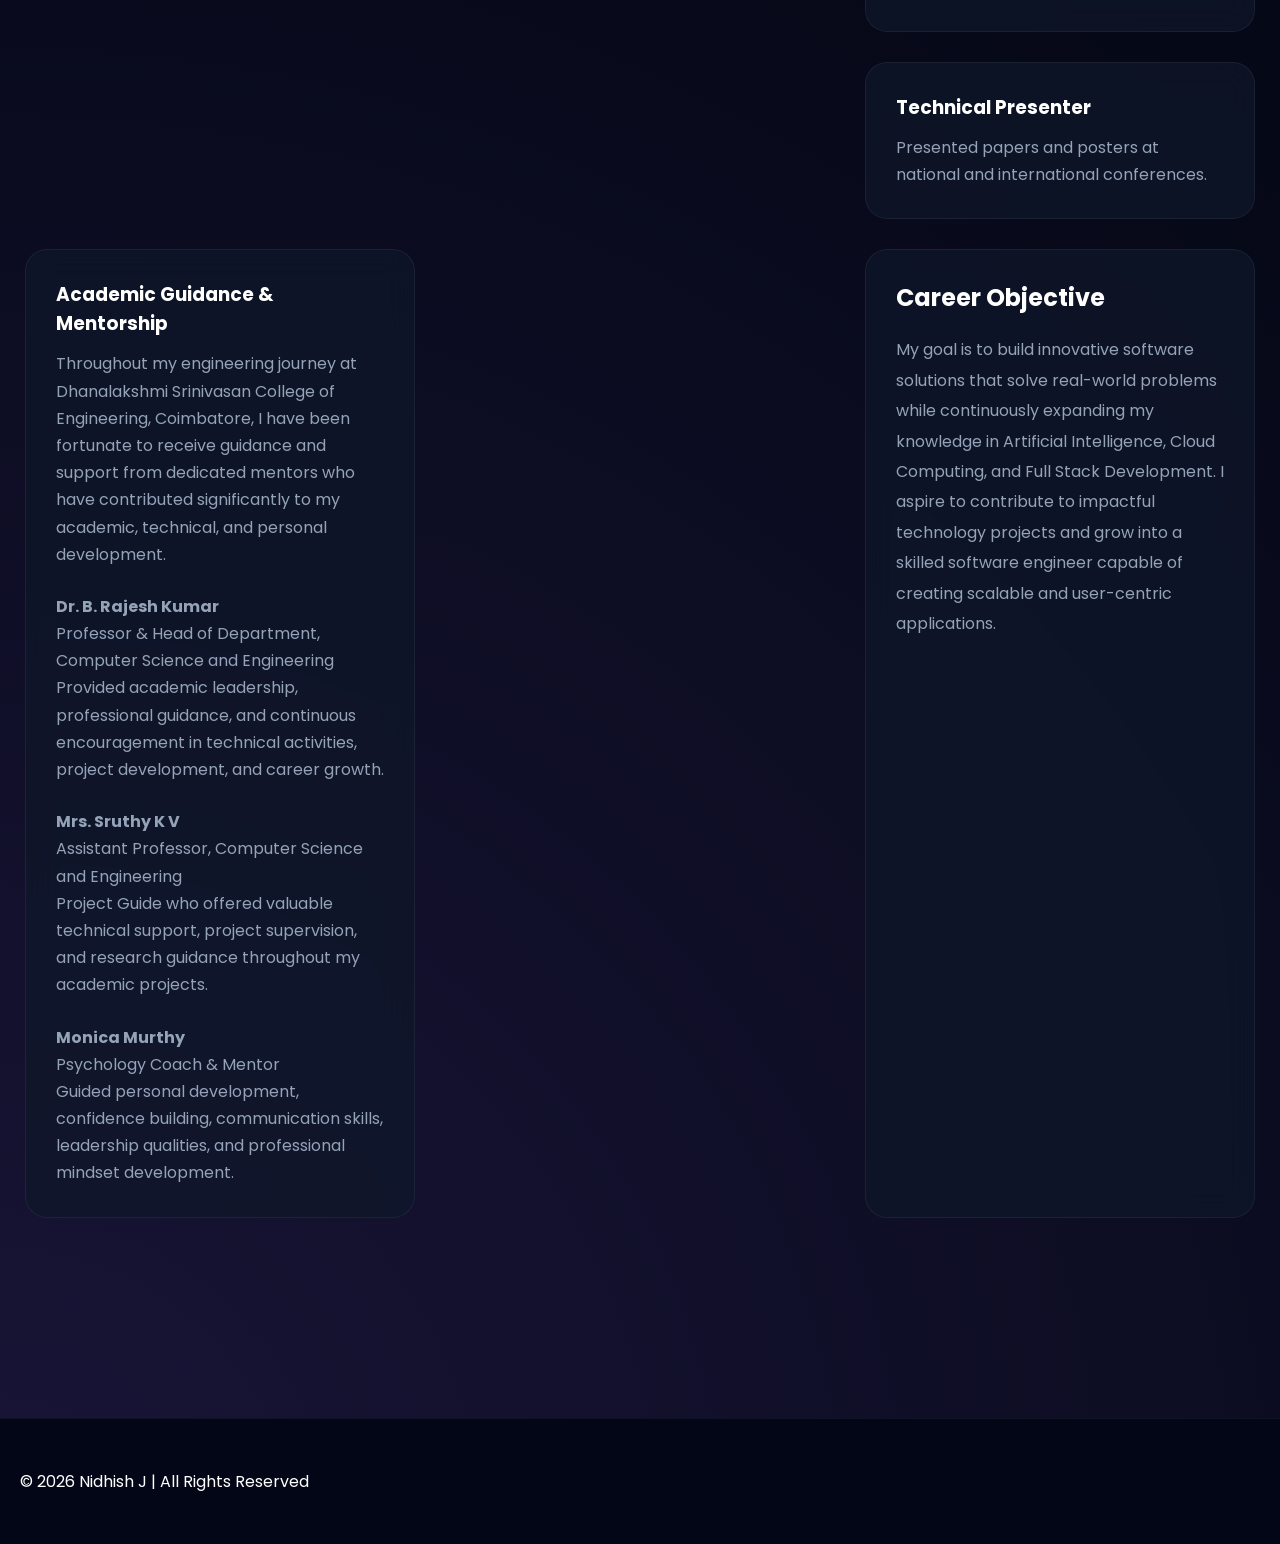
==== commit d12f12ea: "Enhance education section with new layout and content Updated education section with new formatting " ====
--- a/about.html
+++ b/about.html
@@ -57,26 +57,27 @@
 
 <br><br>
 
-<h2 class="section-title">Education</h2>
-
-<div class="pro-card">
-
-<h3>B.E. Computer Science and Engineering</h3>
-
-<p style="margin-top:10px;">
-Dhanalakshmi Srinivasan College of Engineering, Coimbatore
-</p>
-
-<p>
-Graduation Year: 2028
-</p>
-
-<p>
-Current CGPA: 7.6
-</p>
-
-</div>
-
+<h2 class="section-title">🎓 Education</h2>
+
+<div class="grid">
+
+<div class="pro-card">
+<h3>Dhanalakshmi Srinivasan College of Engineering</h3>
+<p class="timeline-date">Aug 2024 – Dec 2028</p>
+<p>Bachelor of Engineering in Computer Science and Engineering</p>
+<p>CGPA: 7.6 / 10.0 (Semester 3)</p>
+<p>Coimbatore, Tamil Nadu</p>
+</div>
+
+<div class="pro-card">
+<h3>Bhavan's Vidya Mandir</h3>
+<p class="timeline-date">2024</p>
+<p>Higher Secondary Education (Mathematics & Computer Science)</p>
+<p>Score: 75%</p>
+<p>Chithali, Palakkad, Kerala</p>
+</div>
+
+</div>
 <br><br>
 
 <h2 class="section-title">Quick Stats</h2>
@@ -85,34 +86,32 @@
 
 <div class="pro-card">
 <h2>7.6</h2>
-<p>Current 3rd Semister CGPA</p>
-</div>
-
-<div class="pro-card">
-<h2>4+</h2>
+<p>CGPA (Semester 3)</p>
+</div>
+
+<div class="pro-card">
+<h2>6</h2>
 <p>Internships</p>
 </div>
 
 <div class="pro-card">
-<h2>28+</h2>
+<h2>25+</h2>
 <p>Certifications</p>
 </div>
 
 <div class="pro-card">
-<h2>2+</h2>
+<h2>2</h2>
 <p>Major Projects</p>
 </div>
 
 <div class="pro-card">
-<h2>2+</h2>
-<p>Hackathons</p>
+<h2>2</h2>
+<p>Awards</p>
 </div>
 
 <div class="pro-card">
 <h2>3+</h2>
-<p>Conference Presentations</p>
-</div>
-
+<p>Research Presentations</p>
 </div>
 
 <br><br>
--- a/css/style.css
+++ b/css/style.css
@@ -530,3 +530,26 @@
 }
 
 }
+.cert-img{
+    width:100%;
+    height:220px;
+    object-fit:cover;
+    border-radius:15px;
+    margin-bottom:15px;
+    transition:0.4s ease;
+}
+
+.pro-card:hover .cert-img{
+    transform:scale(1.03);
+}
+
+.timeline-date{
+    color:#00f2fe;
+    font-weight:600;
+}
+
+@media(max-width:768px){
+    .cert-img{
+        height:180px;
+    }
+}
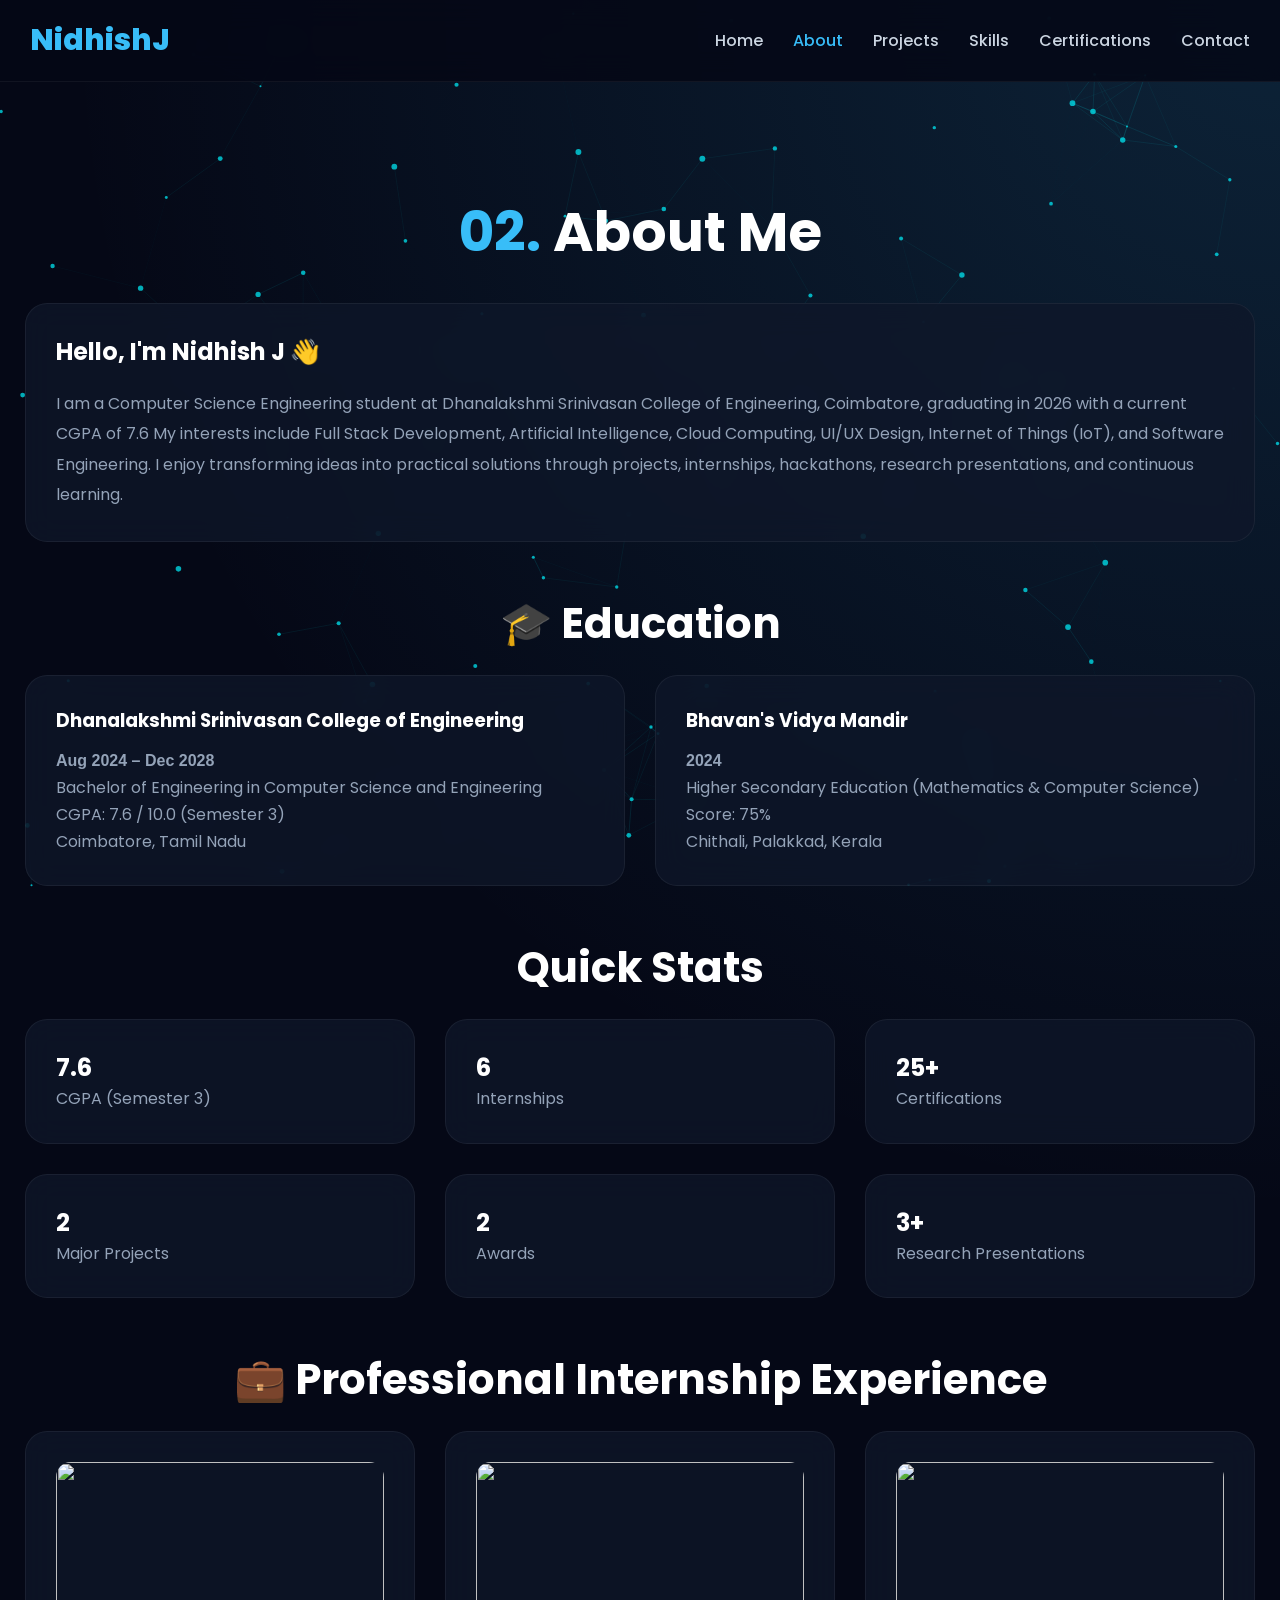
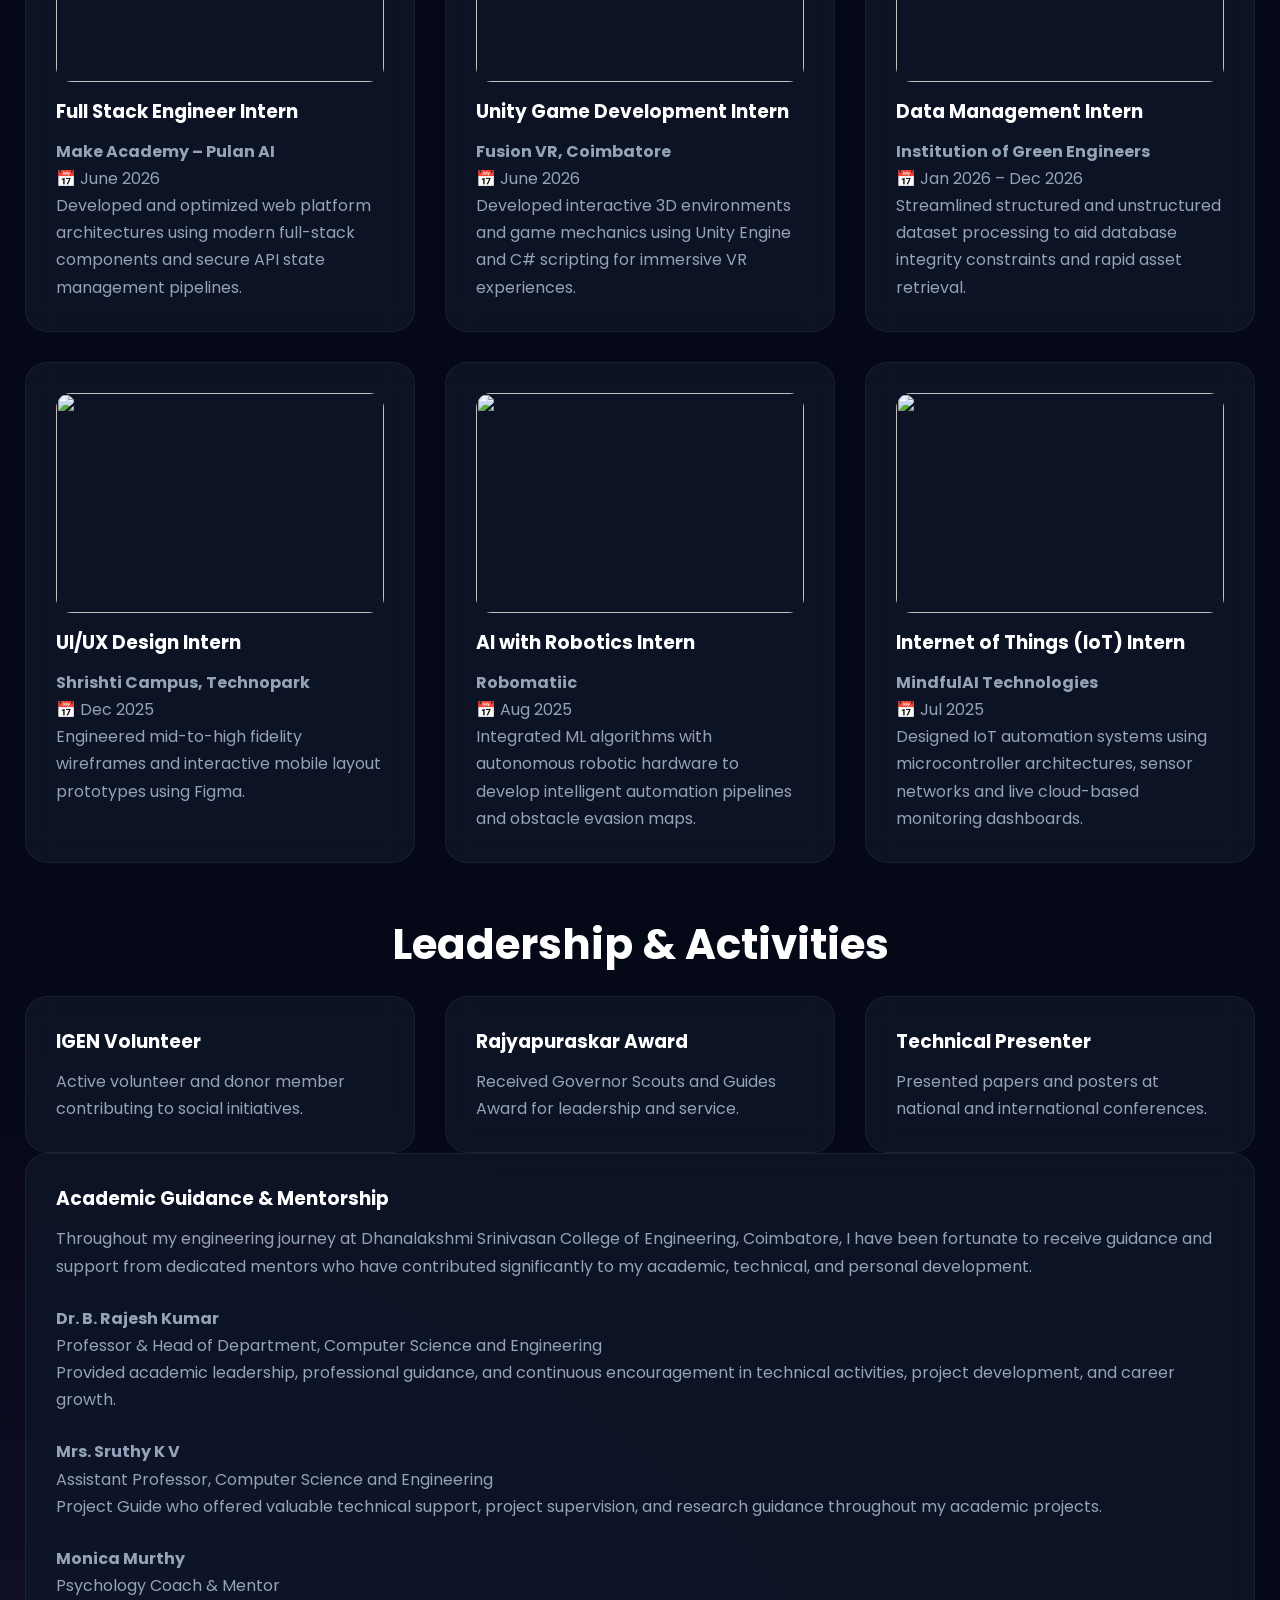
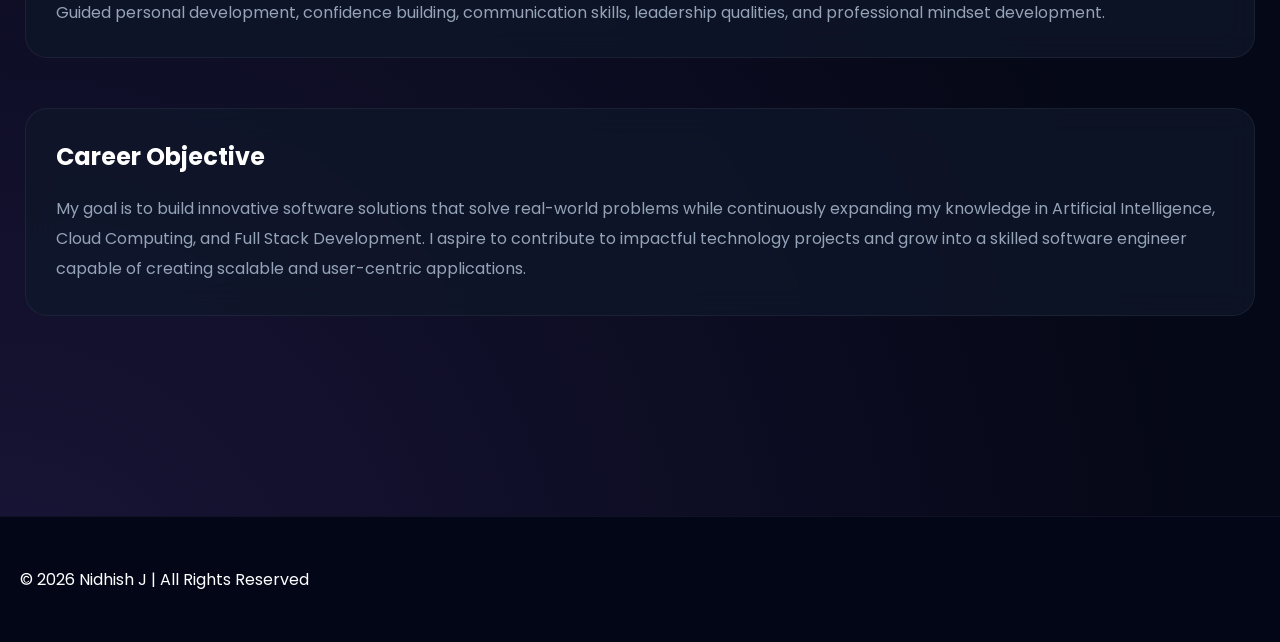
==== commit 24fa745b: "Fix HTML structure in about.html" ====
--- a/about.html
+++ b/about.html
@@ -113,7 +113,7 @@
 <h2>3+</h2>
 <p>Research Presentations</p>
 </div>
-
+</div>
 <br><br>
 
 <h2 class="section-title">💼 Professional Internship Experience</h2>
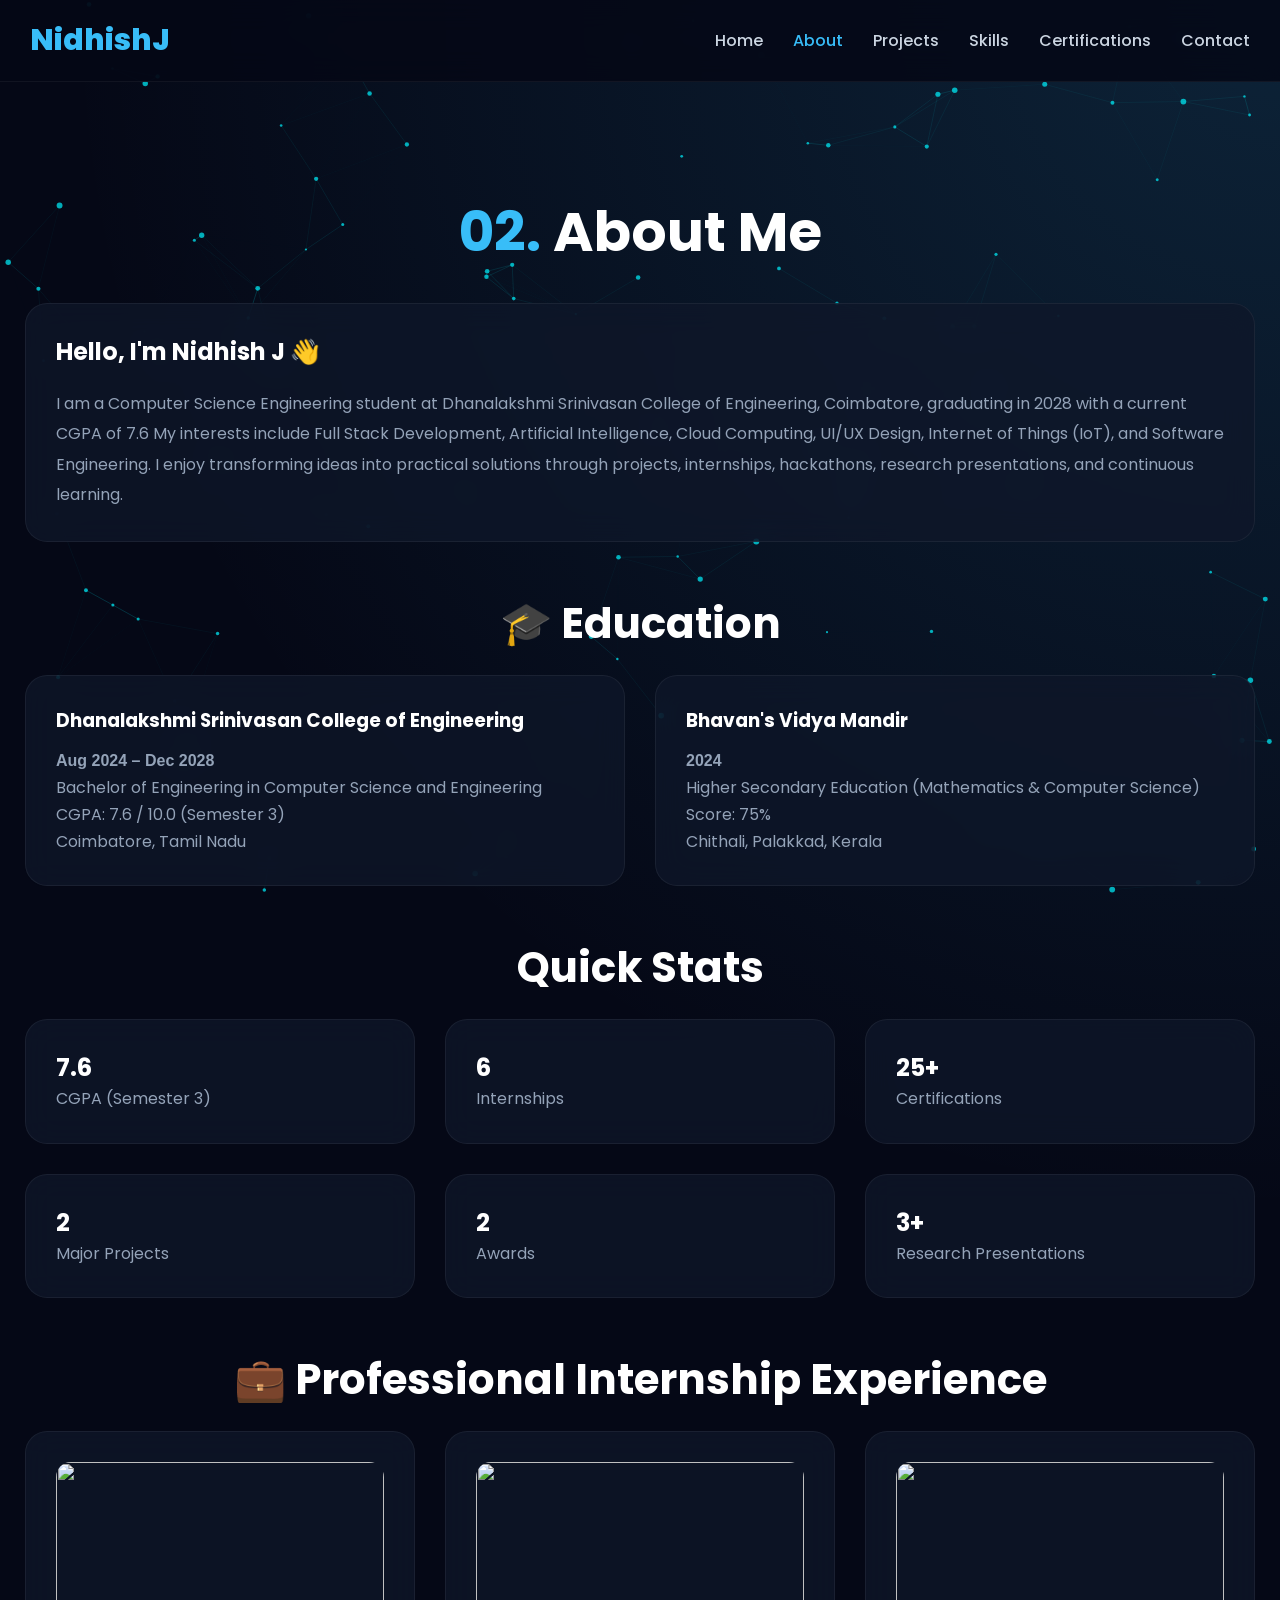
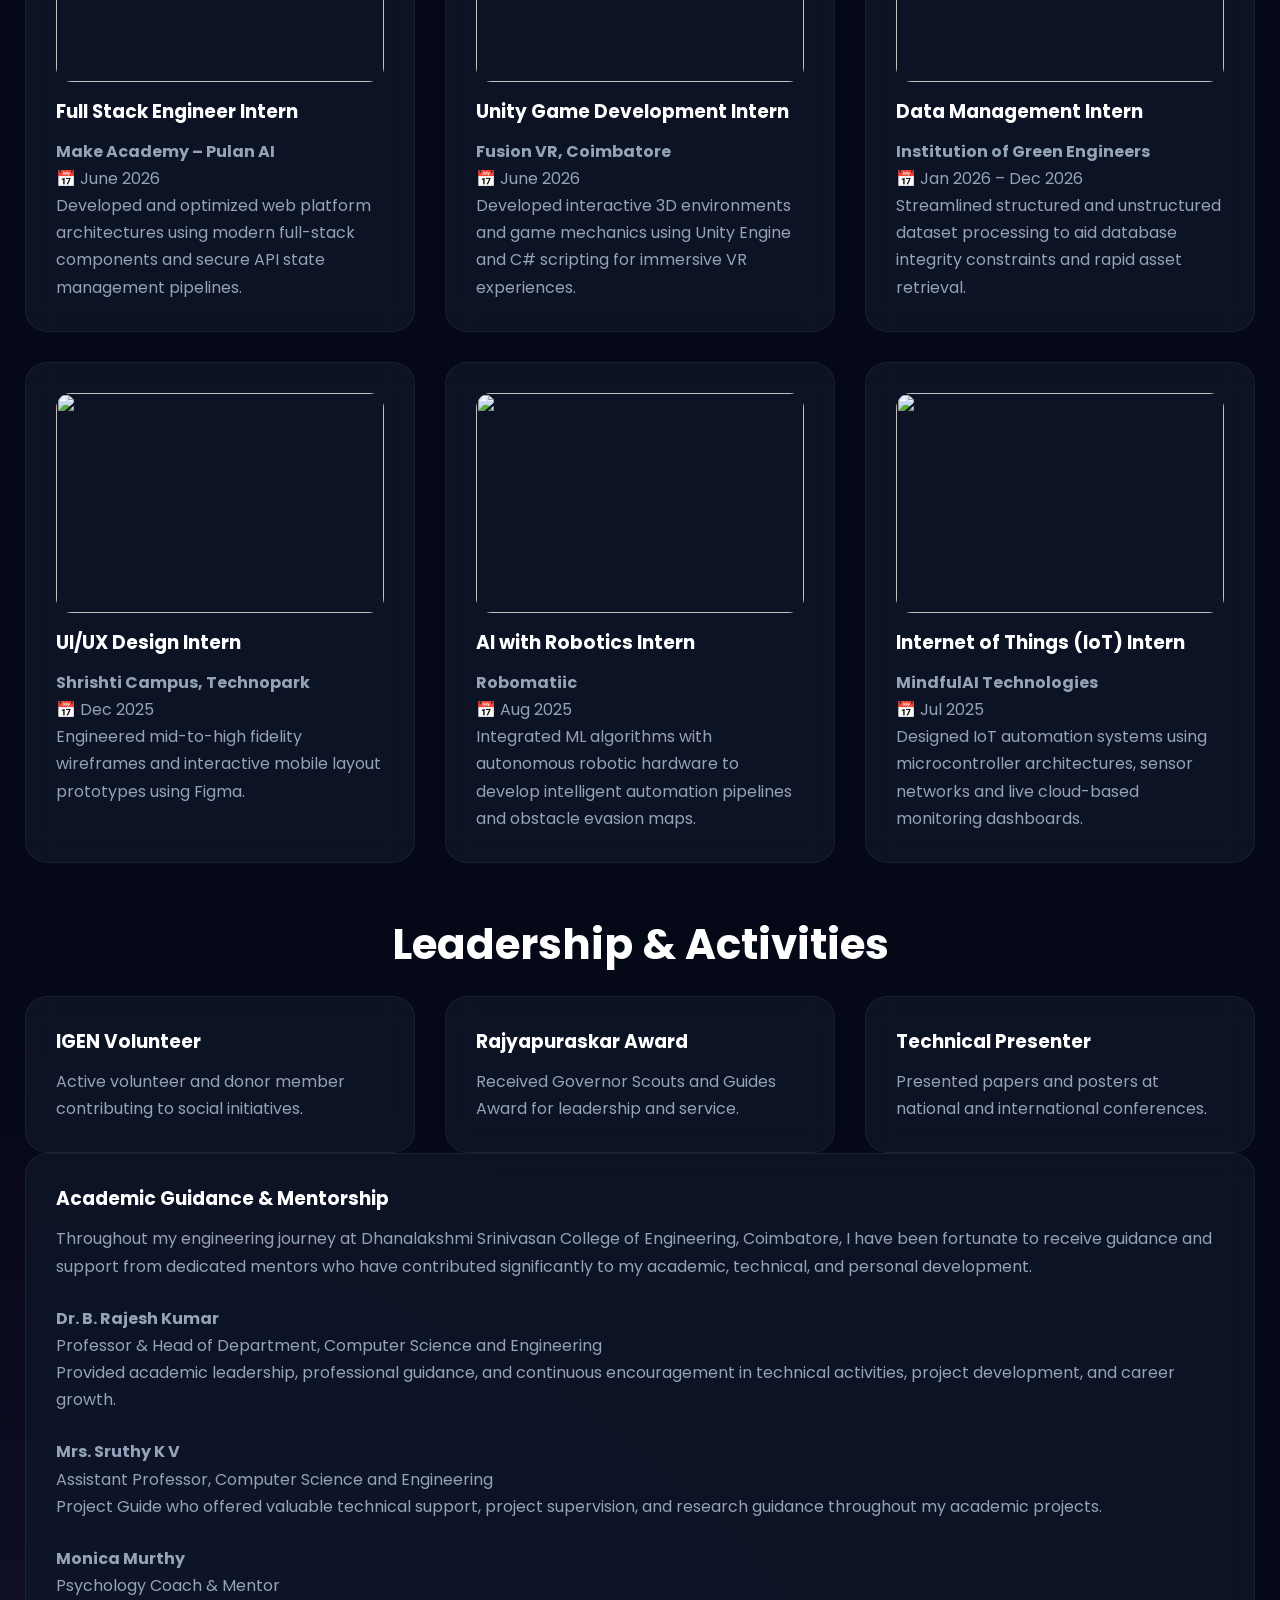
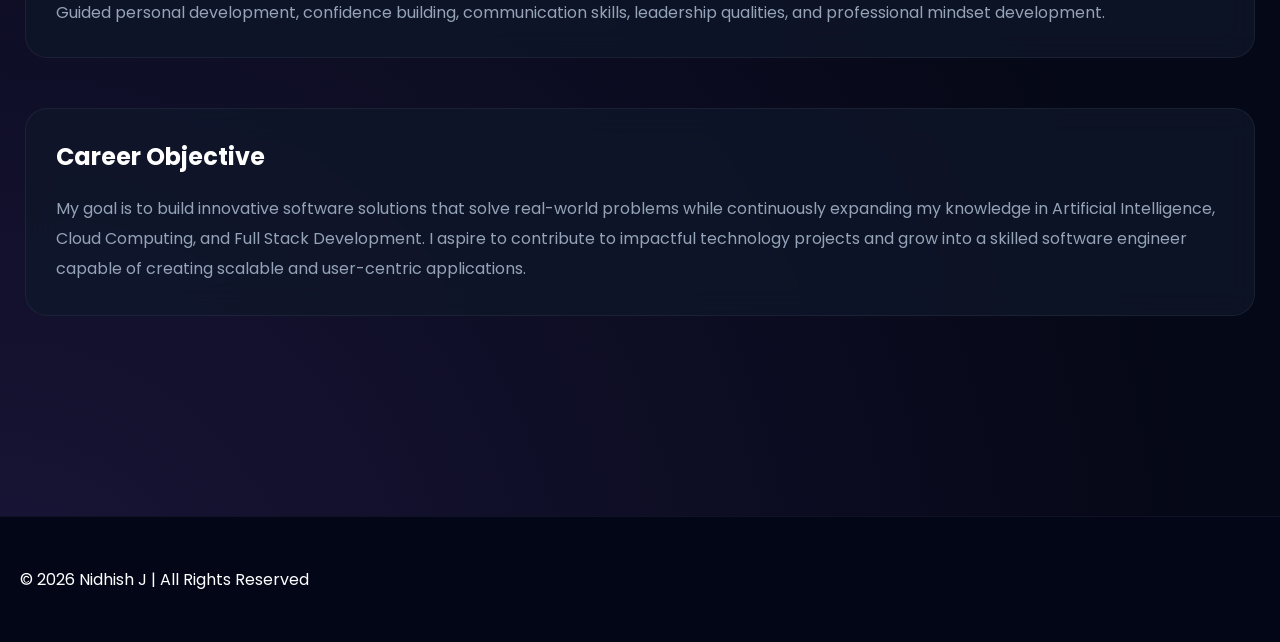
==== commit a65ffb1d: "Update graduation year to 2028 in about.html" ====
--- a/about.html
+++ b/about.html
@@ -40,7 +40,7 @@
 
 I am a Computer Science Engineering student at
 Dhanalakshmi Srinivasan College of Engineering, Coimbatore,
-graduating in 2026 with a current CGPA of 7.6
+graduating in 2028 with a current CGPA of 7.6
 
 My interests include Full Stack Development,
 Artificial Intelligence, Cloud Computing,
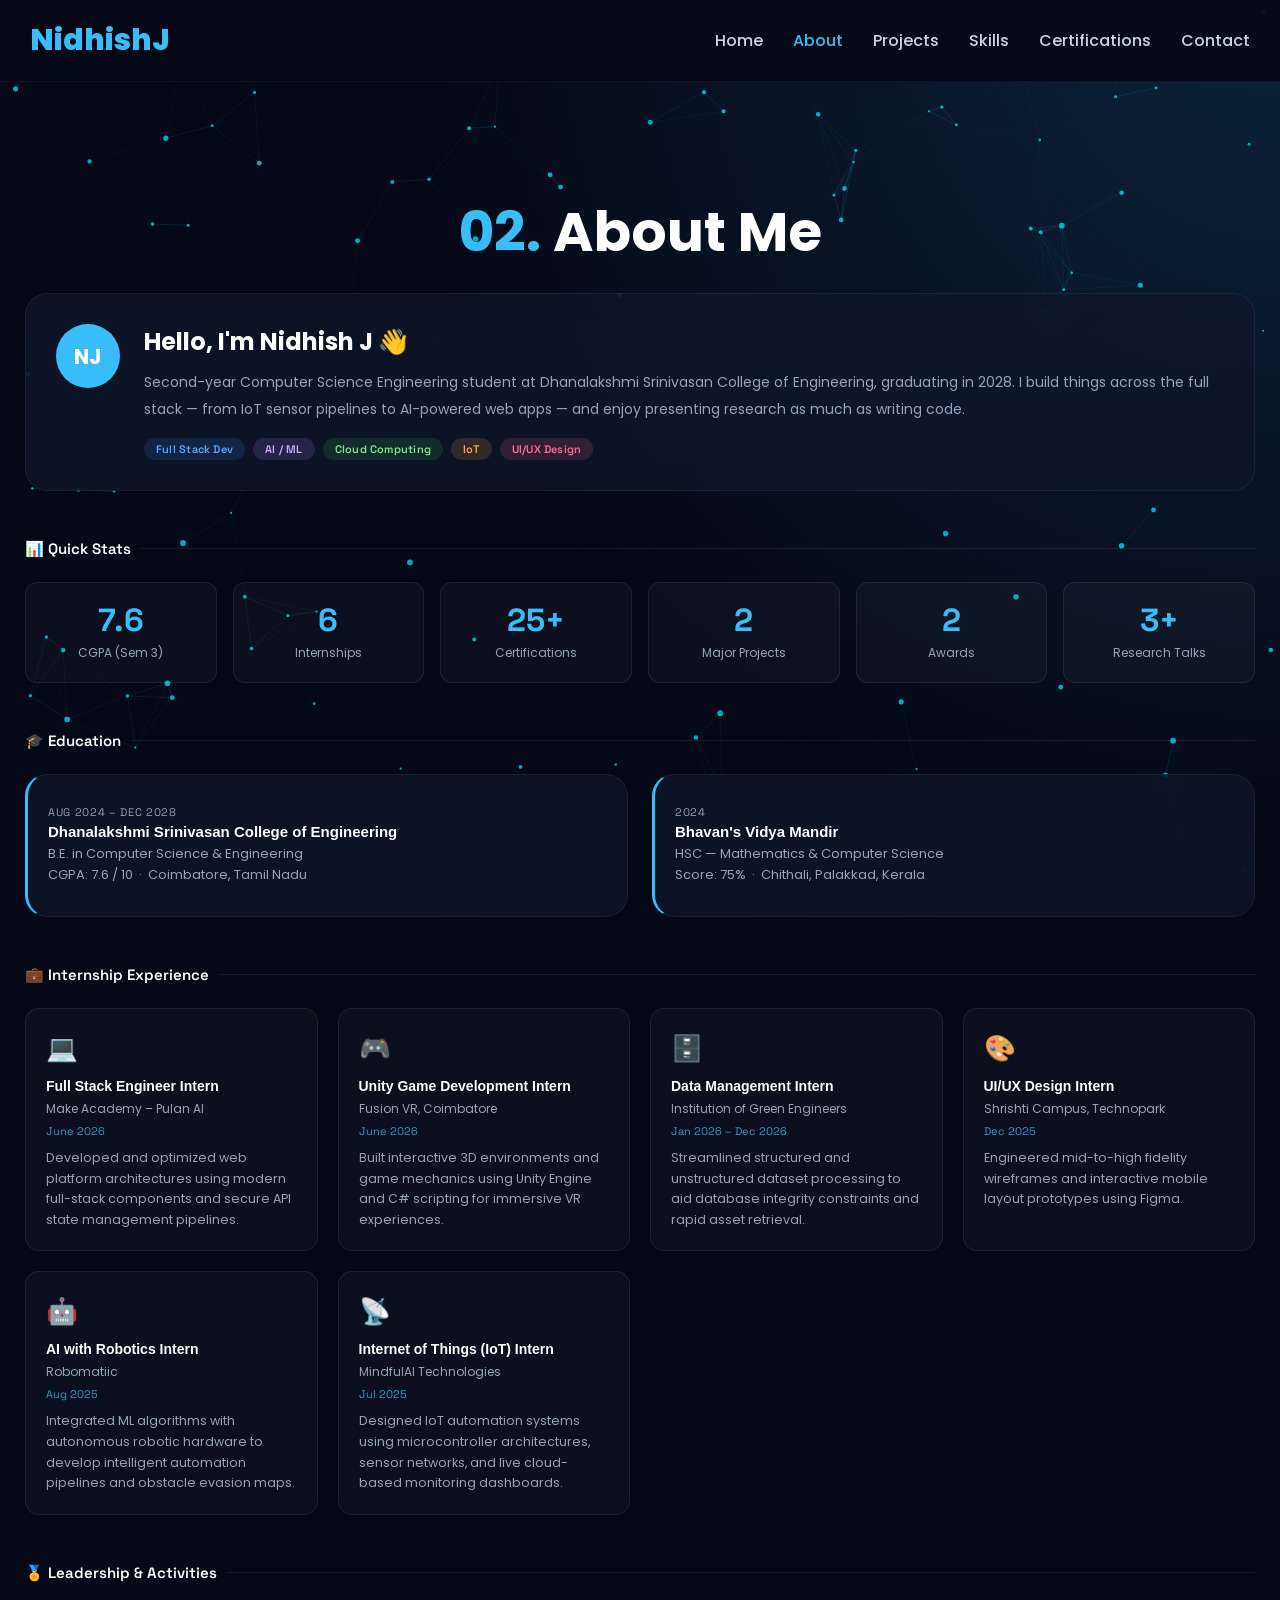
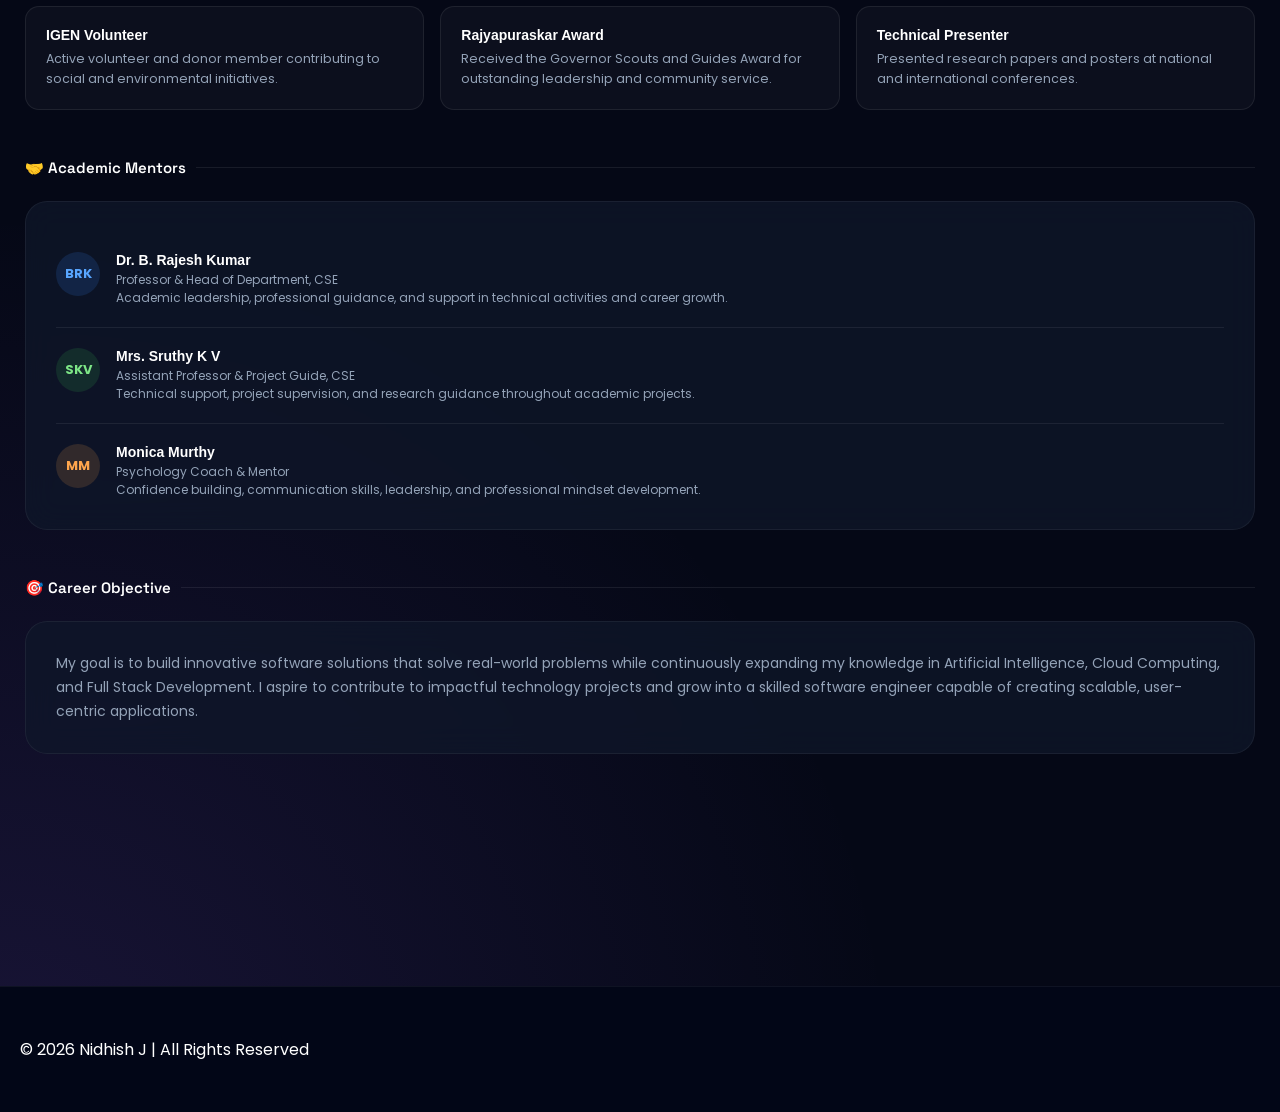
==== commit 29b2c2f6: "Add styles and restructure about page content" ====
--- a/about.html
+++ b/about.html
@@ -6,6 +6,263 @@
     <title>About | Nidhish J</title>
     <link href="https://fonts.googleapis.com/css2?family=Space+Grotesk:wght@400;600;700&family=Poppins:wght@300;400;600&display=swap" rel="stylesheet">
     <link rel="stylesheet" href="css/style.css">
+    <style>
+        /* ── About page specific styles ── */
+        .about-intro-card {
+            display: flex;
+            align-items: flex-start;
+            gap: 1.5rem;
+            margin-bottom: 3rem;
+        }
+
+        .avatar-circle {
+            width: 64px;
+            height: 64px;
+            border-radius: 50%;
+            background: var(--accent);
+            display: flex;
+            align-items: center;
+            justify-content: center;
+            font-size: 1.3rem;
+            font-weight: 700;
+            color: #fff;
+            flex-shrink: 0;
+        }
+
+        .interest-tags {
+            display: flex;
+            flex-wrap: wrap;
+            gap: 8px;
+            margin-top: 1rem;
+        }
+
+        .tag {
+            font-size: 11px;
+            padding: 4px 12px;
+            border-radius: 20px;
+            font-family: 'Space Grotesk', sans-serif;
+            font-weight: 600;
+            letter-spacing: .02em;
+        }
+
+        /* ── Stats grid ── */
+        .stats-grid {
+            display: grid;
+            grid-template-columns: repeat(auto-fit, minmax(120px, 1fr));
+            gap: 1rem;
+            margin-bottom: 3rem;
+        }
+
+        .stat-card {
+            background: rgba(255,255,255,0.03);
+            border: 1px solid rgba(255,255,255,0.08);
+            border-radius: 12px;
+            padding: 1.25rem 1rem;
+            text-align: center;
+            transition: transform 0.2s, border-color 0.2s;
+        }
+
+        .stat-card:hover {
+            transform: translateY(-4px);
+            border-color: var(--accent);
+        }
+
+        .stat-num {
+            font-size: 2rem;
+            font-weight: 700;
+            font-family: 'Space Grotesk', sans-serif;
+            color: var(--accent);
+            line-height: 1.1;
+        }
+
+        .stat-label {
+            font-size: 12px;
+            color: var(--muted);
+            margin-top: 6px;
+        }
+
+        /* ── Education ── */
+        .edu-grid {
+            display: grid;
+            grid-template-columns: repeat(auto-fit, minmax(260px, 1fr));
+            gap: 1.5rem;
+            margin-bottom: 3rem;
+        }
+
+        .edu-card {
+            border-left: 3px solid var(--accent);
+            padding-left: 1.25rem;
+        }
+
+        .edu-year {
+            font-size: 11px;
+            font-family: 'Space Grotesk', sans-serif;
+            color: var(--muted);
+            letter-spacing: .06em;
+            margin-bottom: 4px;
+        }
+
+        .edu-name {
+            font-size: 15px;
+            font-weight: 600;
+            margin-bottom: 4px;
+        }
+
+        .edu-detail {
+            font-size: 13px;
+            color: var(--muted);
+            line-height: 1.6;
+        }
+
+        /* ── Internships ── */
+        .intern-grid {
+            display: grid;
+            grid-template-columns: repeat(auto-fit, minmax(260px, 1fr));
+            gap: 1.25rem;
+            margin-bottom: 3rem;
+        }
+
+        .intern-card {
+            background: rgba(255,255,255,0.03);
+            border: 1px solid rgba(255,255,255,0.08);
+            border-radius: 14px;
+            padding: 1.25rem;
+            transition: transform 0.2s, border-color 0.2s;
+            display: flex;
+            flex-direction: column;
+            gap: 6px;
+        }
+
+        .intern-card:hover {
+            transform: translateY(-4px);
+            border-color: var(--accent);
+        }
+
+        .intern-icon {
+            font-size: 1.6rem;
+            margin-bottom: 4px;
+        }
+
+        .intern-title {
+            font-size: 14px;
+            font-weight: 600;
+        }
+
+        .intern-org {
+            font-size: 12px;
+            color: var(--muted);
+        }
+
+        .intern-date {
+            font-size: 11px;
+            font-family: 'Space Grotesk', sans-serif;
+            color: var(--accent);
+            opacity: 0.8;
+        }
+
+        .intern-desc {
+            font-size: 12.5px;
+            color: var(--muted);
+            line-height: 1.65;
+            margin-top: 4px;
+        }
+
+        /* ── Mentors ── */
+        .mentor-list {
+            display: flex;
+            flex-direction: column;
+            gap: 0;
+        }
+
+        .mentor-item {
+            display: flex;
+            align-items: flex-start;
+            gap: 1rem;
+            padding: 1.25rem 0;
+            border-bottom: 1px solid rgba(255,255,255,0.07);
+        }
+
+        .mentor-item:last-child {
+            border-bottom: none;
+            padding-bottom: 0;
+        }
+
+        .mentor-avatar {
+            width: 44px;
+            height: 44px;
+            border-radius: 50%;
+            display: flex;
+            align-items: center;
+            justify-content: center;
+            font-size: 13px;
+            font-weight: 700;
+            flex-shrink: 0;
+        }
+
+        .mentor-name {
+            font-size: 14px;
+            font-weight: 600;
+            margin-bottom: 3px;
+        }
+
+        .mentor-role {
+            font-size: 12px;
+            color: var(--muted);
+            line-height: 1.5;
+        }
+
+        /* ── Leadership chips ── */
+        .leadership-grid {
+            display: grid;
+            grid-template-columns: repeat(auto-fit, minmax(200px, 1fr));
+            gap: 1rem;
+            margin-bottom: 3rem;
+        }
+
+        .leadership-card {
+            background: rgba(255,255,255,0.03);
+            border: 1px solid rgba(255,255,255,0.08);
+            border-radius: 14px;
+            padding: 1.25rem;
+        }
+
+        .leadership-card h3 {
+            font-size: 14px;
+            font-weight: 600;
+            margin-bottom: 6px;
+        }
+
+        .leadership-card p {
+            font-size: 12.5px;
+            color: var(--muted);
+            line-height: 1.6;
+        }
+
+        /* ── Section heading ── */
+        .section-heading {
+            display: flex;
+            align-items: center;
+            gap: 10px;
+            margin-bottom: 1.5rem;
+            font-size: 15px;
+            font-weight: 600;
+            font-family: 'Space Grotesk', sans-serif;
+        }
+
+        .section-heading::after {
+            content: '';
+            flex: 1;
+            height: 1px;
+            background: rgba(255,255,255,0.08);
+        }
+
+        /* ── Career objective ── */
+        .objective-text {
+            font-size: 14px;
+            line-height: 1.9;
+            color: var(--muted);
+        }
+    </style>
 </head>
 <body>
     <canvas id="particles"></canvas>
@@ -25,229 +282,178 @@
     </header>
 
     <main class="section">
-
-<div class="container">
-
-<h1 class="page-title">
-<span class="number">02.</span> About Me
-</h1>
-
-<div class="pro-card" style="margin-top:30px;">
-
-<h2>Hello, I'm Nidhish J 👋</h2>
-
-<p style="margin-top:20px; line-height:1.9; color:var(--muted);">
-
-I am a Computer Science Engineering student at
-Dhanalakshmi Srinivasan College of Engineering, Coimbatore,
-graduating in 2028 with a current CGPA of 7.6
-
-My interests include Full Stack Development,
-Artificial Intelligence, Cloud Computing,
-UI/UX Design, Internet of Things (IoT),
-and Software Engineering.
-
-I enjoy transforming ideas into practical solutions through
-projects, internships, hackathons, research presentations,
-and continuous learning.
-
-</p>
-
-</div>
-
-<br><br>
-
-<h2 class="section-title">🎓 Education</h2>
-
-<div class="grid">
-
-<div class="pro-card">
-<h3>Dhanalakshmi Srinivasan College of Engineering</h3>
-<p class="timeline-date">Aug 2024 – Dec 2028</p>
-<p>Bachelor of Engineering in Computer Science and Engineering</p>
-<p>CGPA: 7.6 / 10.0 (Semester 3)</p>
-<p>Coimbatore, Tamil Nadu</p>
-</div>
-
-<div class="pro-card">
-<h3>Bhavan's Vidya Mandir</h3>
-<p class="timeline-date">2024</p>
-<p>Higher Secondary Education (Mathematics & Computer Science)</p>
-<p>Score: 75%</p>
-<p>Chithali, Palakkad, Kerala</p>
-</div>
-
-</div>
-<br><br>
-
-<h2 class="section-title">Quick Stats</h2>
-
-<div class="grid">
-
-<div class="pro-card">
-<h2>7.6</h2>
-<p>CGPA (Semester 3)</p>
-</div>
-
-<div class="pro-card">
-<h2>6</h2>
-<p>Internships</p>
-</div>
-
-<div class="pro-card">
-<h2>25+</h2>
-<p>Certifications</p>
-</div>
-
-<div class="pro-card">
-<h2>2</h2>
-<p>Major Projects</p>
-</div>
-
-<div class="pro-card">
-<h2>2</h2>
-<p>Awards</p>
-</div>
-
-<div class="pro-card">
-<h2>3+</h2>
-<p>Research Presentations</p>
-</div>
-</div>
-<br><br>
-
-<h2 class="section-title">💼 Professional Internship Experience</h2>
-
-<div class="grid">
-
-<div class="pro-card">
-<img src="images/internships/fullstack.jpg" class="cert-img">
-<h3>Full Stack Engineer Intern</h3>
-<p><strong>Make Academy – Pulan AI</strong></p>
-<p>📅 June 2026</p>
-<p>Developed and optimized web platform architectures using modern full-stack components and secure API state management pipelines.</p>
-</div>
-
-<div class="pro-card">
-<img src="images/internships/unity.jpg" class="cert-img">
-<h3>Unity Game Development Intern</h3>
-<p><strong>Fusion VR, Coimbatore</strong></p>
-<p>📅 June 2026</p>
-<p>Developed interactive 3D environments and game mechanics using Unity Engine and C# scripting for immersive VR experiences.</p>
-</div>
-
-<div class="pro-card">
-<img src="images/internships/data.jpg" class="cert-img">
-<h3>Data Management Intern</h3>
-<p><strong>Institution of Green Engineers</strong></p>
-<p>📅 Jan 2026 – Dec 2026</p>
-<p>Streamlined structured and unstructured dataset processing to aid database integrity constraints and rapid asset retrieval.</p>
-</div>
-
-<div class="pro-card">
-<img src="images/internships/uiux.jpg" class="cert-img">
-<h3>UI/UX Design Intern</h3>
-<p><strong>Shrishti Campus, Technopark</strong></p>
-<p>📅 Dec 2025</p>
-<p>Engineered mid-to-high fidelity wireframes and interactive mobile layout prototypes using Figma.</p>
-</div>
-
-<div class="pro-card">
-<img src="images/internships/robotics.jpg" class="cert-img">
-<h3>AI with Robotics Intern</h3>
-<p><strong>Robomatiic</strong></p>
-<p>📅 Aug 2025</p>
-<p>Integrated ML algorithms with autonomous robotic hardware to develop intelligent automation pipelines and obstacle evasion maps.</p>
-</div>
-
-<div class="pro-card">
-<img src="images/internships/iot.jpg" class="cert-img">
-<h3>Internet of Things (IoT) Intern</h3>
-<p><strong>MindfulAI Technologies</strong></p>
-<p>📅 Jul 2025</p>
-<p>Designed IoT automation systems using microcontroller architectures, sensor networks and live cloud-based monitoring dashboards.</p>
-</div>
-
-</div>
-
-<br><br>
-
-<h2 class="section-title">Leadership & Activities</h2>
-
-<div class="grid">
-
-<div class="pro-card">
-<h3>IGEN Volunteer</h3>
-<p>Active volunteer and donor member contributing to social initiatives.</p>
-</div>
-
-<div class="pro-card">
-<h3>Rajyapuraskar Award</h3>
-<p>Received Governor Scouts and Guides Award for leadership and service.</p>
-</div>
-
-<div class="pro-card">
-<h3>Technical Presenter</h3>
-<p>Presented papers and posters at national and international conferences.</p>
-</div>
-
-</div>
-<div class="pro-card">
-
-<h3>Academic Guidance & Mentorship</h3>
-
-<p>
-Throughout my engineering journey at Dhanalakshmi Srinivasan College of Engineering, Coimbatore, I have been fortunate to receive guidance and support from dedicated mentors who have contributed significantly to my academic, technical, and personal development.
-</p>
-
-<br>
-
-<p>
-<strong>Dr. B. Rajesh Kumar</strong><br>
-Professor & Head of Department, Computer Science and Engineering<br>
-Provided academic leadership, professional guidance, and continuous encouragement in technical activities, project development, and career growth.
-</p>
-
-<br>
-
-<p>
-<strong>Mrs. Sruthy K V</strong><br>
-Assistant Professor, Computer Science and Engineering<br>
-Project Guide who offered valuable technical support, project supervision, and research guidance throughout my academic projects.
-</p>
-
-<br>
-
-<p>
-<strong>Monica Murthy</strong><br>
-Psychology Coach & Mentor<br>
-Guided personal development, confidence building, communication skills, leadership qualities, and professional mindset development.
-</p>
-
-</div>
-<br><br>
-
-<div class="pro-card">
-
-<h2>Career Objective</h2>
-
-<p style="margin-top:20px; line-height:1.9; color:var(--muted);">
-
-My goal is to build innovative software solutions that solve
-real-world problems while continuously expanding my knowledge
-in Artificial Intelligence, Cloud Computing, and Full Stack Development.
-
-I aspire to contribute to impactful technology projects and
-grow into a skilled software engineer capable of creating
-scalable and user-centric applications.
-
-</p>
-
-</div>
-
-</div>
-
-</main>
+        <div class="container">
+
+            <!-- ── Page title ── -->
+            <h1 class="page-title">
+                <span class="number">02.</span> About Me
+            </h1>
+
+            <!-- ── Intro ── -->
+            <div class="pro-card about-intro-card">
+                <div class="avatar-circle">NJ</div>
+                <div>
+                    <h2 style="margin-bottom: 10px;">Hello, I'm Nidhish J 👋</h2>
+                    <p style="font-size: 14px; line-height: 1.9; color: var(--muted);">
+                        Second-year Computer Science Engineering student at Dhanalakshmi Srinivasan College of Engineering, graduating in 2028.
+                        I build things across the full stack — from IoT sensor pipelines to AI-powered web apps —
+                        and enjoy presenting research as much as writing code.
+                    </p>
+                    <div class="interest-tags">
+                        <span class="tag" style="background: rgba(56,139,253,0.15); color: #58a6ff;">Full Stack Dev</span>
+                        <span class="tag" style="background: rgba(188,140,255,0.15); color: #d2a8ff;">AI / ML</span>
+                        <span class="tag" style="background: rgba(63,185,80,0.15); color: #7ee787;">Cloud Computing</span>
+                        <span class="tag" style="background: rgba(255,166,77,0.15); color: #ffa64d;">IoT</span>
+                        <span class="tag" style="background: rgba(255,107,149,0.15); color: #ff6b95;">UI/UX Design</span>
+                    </div>
+                </div>
+            </div>
+
+            <!-- ── Stats ── -->
+            <div class="section-heading">📊 Quick Stats</div>
+            <div class="stats-grid">
+                <div class="stat-card"><div class="stat-num">7.6</div><div class="stat-label">CGPA (Sem 3)</div></div>
+                <div class="stat-card"><div class="stat-num">6</div><div class="stat-label">Internships</div></div>
+                <div class="stat-card"><div class="stat-num">25+</div><div class="stat-label">Certifications</div></div>
+                <div class="stat-card"><div class="stat-num">2</div><div class="stat-label">Major Projects</div></div>
+                <div class="stat-card"><div class="stat-num">2</div><div class="stat-label">Awards</div></div>
+                <div class="stat-card"><div class="stat-num">3+</div><div class="stat-label">Research Talks</div></div>
+            </div>
+
+            <!-- ── Education ── -->
+            <div class="section-heading">🎓 Education</div>
+            <div class="edu-grid">
+                <div class="pro-card edu-card">
+                    <div class="edu-year">AUG 2024 – DEC 2028</div>
+                    <div class="edu-name">Dhanalakshmi Srinivasan College of Engineering</div>
+                    <div class="edu-detail">B.E. in Computer Science & Engineering</div>
+                    <div class="edu-detail">CGPA: 7.6 / 10 &nbsp;·&nbsp; Coimbatore, Tamil Nadu</div>
+                </div>
+                <div class="pro-card edu-card">
+                    <div class="edu-year">2024</div>
+                    <div class="edu-name">Bhavan's Vidya Mandir</div>
+                    <div class="edu-detail">HSC — Mathematics & Computer Science</div>
+                    <div class="edu-detail">Score: 75% &nbsp;·&nbsp; Chithali, Palakkad, Kerala</div>
+                </div>
+            </div>
+
+            <!-- ── Internships ── -->
+            <div class="section-heading">💼 Internship Experience</div>
+            <div class="intern-grid">
+
+                <div class="intern-card">
+                    <div class="intern-icon">💻</div>
+                    <div class="intern-title">Full Stack Engineer Intern</div>
+                    <div class="intern-org">Make Academy – Pulan AI</div>
+                    <div class="intern-date">June 2026</div>
+                    <div class="intern-desc">Developed and optimized web platform architectures using modern full-stack components and secure API state management pipelines.</div>
+                </div>
+
+                <div class="intern-card">
+                    <div class="intern-icon">🎮</div>
+                    <div class="intern-title">Unity Game Development Intern</div>
+                    <div class="intern-org">Fusion VR, Coimbatore</div>
+                    <div class="intern-date">June 2026</div>
+                    <div class="intern-desc">Built interactive 3D environments and game mechanics using Unity Engine and C# scripting for immersive VR experiences.</div>
+                </div>
+
+                <div class="intern-card">
+                    <div class="intern-icon">🗄️</div>
+                    <div class="intern-title">Data Management Intern</div>
+                    <div class="intern-org">Institution of Green Engineers</div>
+                    <div class="intern-date">Jan 2026 – Dec 2026</div>
+                    <div class="intern-desc">Streamlined structured and unstructured dataset processing to aid database integrity constraints and rapid asset retrieval.</div>
+                </div>
+
+                <div class="intern-card">
+                    <div class="intern-icon">🎨</div>
+                    <div class="intern-title">UI/UX Design Intern</div>
+                    <div class="intern-org">Shrishti Campus, Technopark</div>
+                    <div class="intern-date">Dec 2025</div>
+                    <div class="intern-desc">Engineered mid-to-high fidelity wireframes and interactive mobile layout prototypes using Figma.</div>
+                </div>
+
+                <div class="intern-card">
+                    <div class="intern-icon">🤖</div>
+                    <div class="intern-title">AI with Robotics Intern</div>
+                    <div class="intern-org">Robomatiic</div>
+                    <div class="intern-date">Aug 2025</div>
+                    <div class="intern-desc">Integrated ML algorithms with autonomous robotic hardware to develop intelligent automation pipelines and obstacle evasion maps.</div>
+                </div>
+
+                <div class="intern-card">
+                    <div class="intern-icon">📡</div>
+                    <div class="intern-title">Internet of Things (IoT) Intern</div>
+                    <div class="intern-org">MindfulAI Technologies</div>
+                    <div class="intern-date">Jul 2025</div>
+                    <div class="intern-desc">Designed IoT automation systems using microcontroller architectures, sensor networks, and live cloud-based monitoring dashboards.</div>
+                </div>
+
+            </div>
+
+            <!-- ── Leadership ── -->
+            <div class="section-heading">🏅 Leadership & Activities</div>
+            <div class="leadership-grid">
+                <div class="leadership-card">
+                    <h3>IGEN Volunteer</h3>
+                    <p>Active volunteer and donor member contributing to social and environmental initiatives.</p>
+                </div>
+                <div class="leadership-card">
+                    <h3>Rajyapuraskar Award</h3>
+                    <p>Received the Governor Scouts and Guides Award for outstanding leadership and community service.</p>
+                </div>
+                <div class="leadership-card">
+                    <h3>Technical Presenter</h3>
+                    <p>Presented research papers and posters at national and international conferences.</p>
+                </div>
+            </div>
+
+            <!-- ── Mentors ── -->
+            <div class="section-heading">🤝 Academic Mentors</div>
+            <div class="pro-card" style="margin-bottom: 3rem;">
+                <div class="mentor-list">
+
+                    <div class="mentor-item">
+                        <div class="mentor-avatar" style="background: rgba(56,139,253,0.15); color: #58a6ff;">BRK</div>
+                        <div>
+                            <div class="mentor-name">Dr. B. Rajesh Kumar</div>
+                            <div class="mentor-role">Professor & Head of Department, CSE<br>Academic leadership, professional guidance, and support in technical activities and career growth.</div>
+                        </div>
+                    </div>
+
+                    <div class="mentor-item">
+                        <div class="mentor-avatar" style="background: rgba(63,185,80,0.15); color: #7ee787;">SKV</div>
+                        <div>
+                            <div class="mentor-name">Mrs. Sruthy K V</div>
+                            <div class="mentor-role">Assistant Professor & Project Guide, CSE<br>Technical support, project supervision, and research guidance throughout academic projects.</div>
+                        </div>
+                    </div>
+
+                    <div class="mentor-item">
+                        <div class="mentor-avatar" style="background: rgba(255,166,77,0.15); color: #ffa64d;">MM</div>
+                        <div>
+                            <div class="mentor-name">Monica Murthy</div>
+                            <div class="mentor-role">Psychology Coach & Mentor<br>Confidence building, communication skills, leadership, and professional mindset development.</div>
+                        </div>
+                    </div>
+
+                </div>
+            </div>
+
+            <!-- ── Career Objective ── -->
+            <div class="section-heading">🎯 Career Objective</div>
+            <div class="pro-card" style="margin-bottom: 2rem;">
+                <p class="objective-text">
+                    My goal is to build innovative software solutions that solve real-world problems while continuously expanding
+                    my knowledge in Artificial Intelligence, Cloud Computing, and Full Stack Development.
+                    I aspire to contribute to impactful technology projects and grow into a skilled software engineer
+                    capable of creating scalable, user-centric applications.
+                </p>
+            </div>
+
+        </div>
+    </main>
+
     <footer class="footer">
         <p>&copy; 2026 Nidhish J | All Rights Reserved</p>
     </footer>
